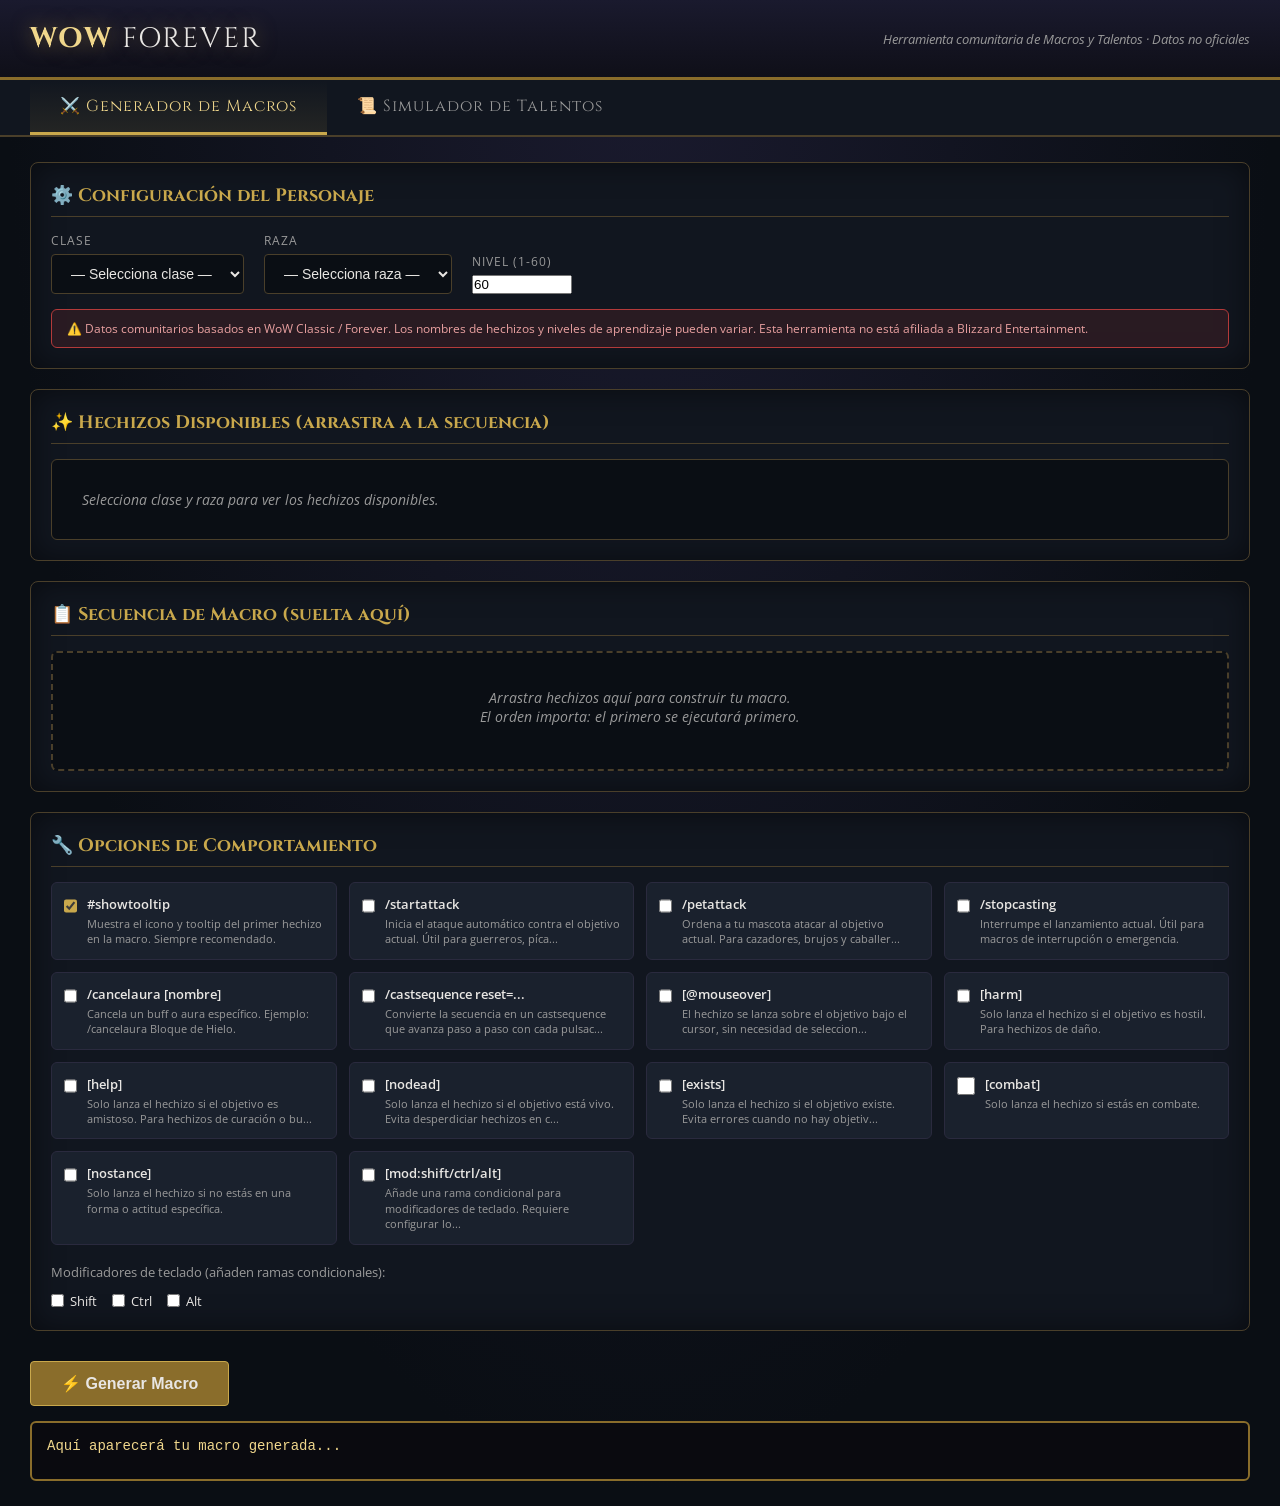
==== index.html @ b63373ba "Refactor SPA+PWA + Wowhead/Forever icon assets catalog" ====
<!DOCTYPE html>
<html lang="es">
<head>
<meta charset="UTF-8">
<meta name="viewport" content="width=device-width, initial-scale=1.0">
<title>WoW Forever - Herramienta de Macros y Talentos</title>
<link rel="stylesheet" href="css/style.css">
<link rel="manifest" href="manifest.json">
<meta name="theme-color" content="#0a0e14">
<link rel="apple-touch-icon" href="icons/icon-192.png">
</head>
<body>
<header>
  <div class="logo">WOW <span>FOREVER</span></div>
  <div class="subtitle">Herramienta comunitaria de Macros y Talentos · Datos no oficiales</div>
</header>

<div class="tabs">
  <button class="tab-btn active" onclick="switchTab('macros')">⚔️ Generador de Macros</button>
  <button class="tab-btn" onclick="switchTab('talents')">📜 Simulador de Talentos</button>
</div>

<!-- ==================== PESTAÑA: GENERADOR DE MACROS ==================== -->
<div id="tab-macros" class="tab-content active">

  <div class="config-panel">
    <h3>⚙️ Configuración del Personaje</h3>
    <div class="config-row">
      <div class="config-group">
        <label>Clase</label>
        <select id="classSelect" onchange="onClassChange()">
          <option value="">— Selecciona clase —</option>
        </select>
      </div>
      <div class="config-group">
        <label>Raza</label>
        <select id="raceSelect" onchange="onRaceChange()">
          <option value="">— Selecciona raza —</option>
        </select>
      </div>
      <div class="config-group">
        <label>Nivel (1-60)</label>
        <input type="number" id="levelInput" min="1" max="60" value="60" onchange="onLevelChange()" style="min-width:100px;">
      </div>
    </div>
    <div class="data-note">
      ⚠️ Datos comunitarios basados en WoW Classic / Forever. Los nombres de hechizos y niveles de aprendizaje pueden variar. 
      Esta herramienta no está afiliada a Blizzard Entertainment.
    </div>
  </div>

  <div class="config-panel">
    <h3>✨ Hechizos Disponibles (arrastra a la secuencia)</h3>
    <div class="spell-pool" id="spellPool">
      <div class="empty-hint">Selecciona clase y raza para ver los hechizos disponibles.</div>
    </div>
  </div>

  <div class="config-panel">
    <h3>📋 Secuencia de Macro (suelta aquí)</h3>
    <div class="sequence-zone" id="sequenceZone" ondragover="onDragOver(event)" ondragleave="onDragLeave(event)" ondrop="onDrop(event)">
      <div class="empty-hint">Arrastra hechizos aquí para construir tu macro.<br>El orden importa: el primero se ejecutará primero.</div>
    </div>
  </div>

  <div class="config-panel">
    <h3>🔧 Opciones de Comportamiento</h3>
    <div class="macro-options" id="macroOptions">
      <!-- Se genera dinámicamente con JS -->
    </div>

    <div style="margin-top:15px;">
      <label style="font-size:13px; color:var(--text-muted);">Modificadores de teclado (añaden ramas condicionales):</label>
      <div class="modifier-row">
        <label><input type="checkbox" id="modShift"> Shift</label>
        <label><input type="checkbox" id="modCtrl"> Ctrl</label>
        <label><input type="checkbox" id="modAlt"> Alt</label>
      </div>
    </div>
  </div>

  <div style="display:flex; gap:15px; align-items:center; flex-wrap:wrap;">
    <button class="copy-btn" onclick="generateMacro()" style="font-size:16px; padding:12px 30px;">⚡ Generar Macro</button>
    <button class="copy-btn" onclick="copyMacro()" id="copyBtn" style="display:none;">📋 Copiar al portapapeles</button>
  </div>

  <div class="macro-output" id="macroOutput">Aquí aparecerá tu macro generada...</div>

</div>

<!-- ==================== PESTAÑA: SIMULADOR DE TALENTOS ==================== -->
<div id="tab-talents" class="tab-content">

  <div class="config-panel">
    <h3>⚙️ Configuración de Talentos</h3>
    <div class="config-row">
      <div class="config-group">
        <label>Clase</label>
        <select id="talentClassSelect" onchange="onTalentClassChange()">
          <option value="">— Selecciona clase —</option>
        </select>
      </div>
      <div class="config-group">
        <label>Nivel (10-60)</label>
        <input type="number" id="talentLevelInput" min="10" max="60" value="60" onchange="onTalentLevelChange()" style="min-width:100px;">
      </div>
    </div>
    <div class="points-remaining" id="pointsRemaining">Puntos disponibles: 51</div>
    <div class="data-note">
      ⚠️ Los árboles de talentos son una representación simplificada basada en datos comunitarios de WoW Forever. 
      No reflejan necesariamente el estado final del servidor. Las descripciones son orientativas.
    </div>
  </div>

  <div class="talent-container">
    <div class="talent-trees" id="talentTrees">
      <div class="empty-hint" style="width:100%;">Selecciona una clase para ver sus talentos.</div>
    </div>
    <div class="talent-info-panel" id="talentInfoPanel">
      <h4>Información del Talento</h4>
      <div class="talent-desc">Pasa el mouse sobre un talento para ver su descripción y lo que aporta.</div>
    </div>
  </div>

</div>

<script src="js/data.js"></script>
<script src="js/macros.js"></script>
<script src="js/talents.js"></script>
<script src="js/app.js"></script>
</body>
</html>
---- css/style.css ----
/* ===== ESTÉTICA GENERAL (basada en worldofwarcraft.blizzard.com) ===== */
@import url('https://fonts.googleapis.com/css2?family=Cinzel:wght@400;600;700&family=Open+Sans:wght@400;600;700&display=swap');

:root {
  --bg-dark: #0a0e14;
  --bg-panel: #11161f;
  --bg-panel-light: #1a212d;
  --gold: #c9a84c;
  --gold-bright: #f0d78c;
  --gold-dark: #8a6d2b;
  --text-primary: #e8e6e3;
  --text-muted: #9a9a9a;
  --border-gold: #4a3f2a;
  --red: #b33a3a;
  --blue: #2a5a8a;
  --green: #2a7a4a;
}

* { box-sizing: border-box; margin: 0; padding: 0; }

body {
  background: var(--bg-dark);
  color: var(--text-primary);
  font-family: 'Open Sans', Arial, sans-serif;
  min-height: 100vh;
  background-image: radial-gradient(ellipse at top, #1a1a2e 0%, #0a0e14 70%);
}

/* Header */
header {
  background: linear-gradient(180deg, #1a1a2e 0%, #0f0f18 100%);
  border-bottom: 3px solid var(--gold-dark);
  padding: 20px 30px;
  display: flex;
  align-items: center;
  gap: 20px;
  box-shadow: 0 4px 20px rgba(0,0,0,0.8);
}

header .logo {
  font-family: 'Cinzel', serif;
  font-size: 28px;
  font-weight: 700;
  color: var(--gold-bright);
  text-shadow: 0 0 20px rgba(201,168,76,0.5);
  letter-spacing: 2px;
}

header .logo span { color: var(--text-primary); font-weight: 400; }

header .subtitle {
  color: var(--text-muted);
  font-size: 13px;
  margin-left: auto;
  font-style: italic;
}

/* Tabs */
.tabs {
  display: flex;
  background: var(--bg-panel);
  border-bottom: 2px solid var(--border-gold);
  padding: 0 30px;
}

.tab-btn {
  background: transparent;
  border: none;
  color: var(--text-muted);
  padding: 15px 30px;
  font-size: 16px;
  font-family: 'Cinzel', serif;
  cursor: pointer;
  border-bottom: 3px solid transparent;
  transition: all 0.3s;
  letter-spacing: 1px;
}

.tab-btn:hover { color: var(--gold-bright); }

.tab-btn.active {
  color: var(--gold-bright);
  border-bottom-color: var(--gold);
  background: linear-gradient(180deg, transparent, rgba(201,168,76,0.1));
}

/* Contenido de pestañas */
.tab-content { display: none; padding: 25px 30px; }
.tab-content.active { display: block; }

/* Panel de configuración */
.config-panel {
  background: var(--bg-panel);
  border: 1px solid var(--border-gold);
  border-radius: 8px;
  padding: 20px;
  margin-bottom: 20px;
  box-shadow: inset 0 0 30px rgba(0,0,0,0.5);
}

.config-panel h3 {
  font-family: 'Cinzel', serif;
  color: var(--gold);
  margin-bottom: 15px;
  font-size: 18px;
  border-bottom: 1px solid var(--border-gold);
  padding-bottom: 8px;
}

.config-row {
  display: flex;
  gap: 20px;
  flex-wrap: wrap;
  align-items: flex-end;
}

.config-group {
  display: flex;
  flex-direction: column;
  gap: 5px;
}

.config-group label {
  font-size: 12px;
  color: var(--text-muted);
  text-transform: uppercase;
  letter-spacing: 1px;
}

select, input[type="text"] {
  background: var(--bg-dark);
  border: 1px solid var(--border-gold);
  color: var(--text-primary);
  padding: 10px 15px;
  border-radius: 4px;
  font-size: 14px;
  min-width: 180px;
  cursor: pointer;
}

select:focus, input:focus {
  outline: none;
  border-color: var(--gold);
  box-shadow: 0 0 10px rgba(201,168,76,0.3);
}

/* Zona de hechizos disponibles */
.spell-pool {
  background: var(--bg-dark);
  border: 1px solid var(--border-gold);
  border-radius: 6px;
  min-height: 80px;
  max-height: 200px;
  overflow-y: auto;
  padding: 10px;
  display: flex;
  flex-wrap: wrap;
  gap: 8px;
  margin-top: 10px;
}

.spell-item {
  display: flex;
  align-items: center;
  gap: 8px;
  background: var(--bg-panel-light);
  border: 1px solid var(--border-gold);
  border-radius: 4px;
  padding: 6px 12px;
  cursor: grab;
  transition: all 0.2s;
  font-size: 13px;
  user-select: none;
}

.spell-item:hover {
  border-color: var(--gold);
  background: #2a2a3e;
  transform: translateY(-1px);
}

.spell-item:active { cursor: grabbing; }

.spell-item img {
  width: 24px;
  height: 24px;
  border-radius: 3px;
  border: 1px solid #333;
}

.spell-item.disabled {
  opacity: 0.35;
  cursor: not-allowed;
  pointer-events: none;
}

/* Zona de secuencia (drop zone) */
.sequence-zone {
  background: var(--bg-dark);
  border: 2px dashed var(--border-gold);
  border-radius: 6px;
  min-height: 120px;
  padding: 15px;
  display: flex;
  flex-direction: column;
  gap: 8px;
  margin-top: 10px;
  transition: border-color 0.3s;
}

.sequence-zone.drag-over {
  border-color: var(--gold);
  background: rgba(201,168,76,0.05);
}

.sequence-slot {
  display: flex;
  align-items: center;
  gap: 10px;
  background: var(--bg-panel-light);
  border: 1px solid var(--gold-dark);
  border-radius: 4px;
  padding: 8px 12px;
  cursor: grab;
}

.sequence-slot img { width: 28px; height: 28px; border-radius: 3px; }

.sequence-slot .slot-index {
  color: var(--gold);
  font-weight: 700;
  font-size: 14px;
  min-width: 20px;
}

.sequence-slot .remove-btn {
  margin-left: auto;
  background: var(--red);
  border: none;
  color: white;
  border-radius: 3px;
  padding: 3px 8px;
  cursor: pointer;
  font-size: 12px;
}

.sequence-slot .remove-btn:hover { background: #d44; }

.empty-hint {
  color: var(--text-muted);
  font-style: italic;
  text-align: center;
  padding: 20px;
  font-size: 14px;
}

/* Opciones de macro */
.macro-options {
  display: grid;
  grid-template-columns: repeat(auto-fill, minmax(280px, 1fr));
  gap: 12px;
  margin-top: 15px;
}

.option-item {
  display: flex;
  align-items: flex-start;
  gap: 10px;
  background: var(--bg-panel-light);
  border: 1px solid #2a2a3e;
  border-radius: 6px;
  padding: 12px;
  cursor: help;
  position: relative;
  transition: border-color 0.2s;
}

.option-item:hover { border-color: var(--gold-dark); }

.option-item input[type="checkbox"] {
  accent-color: var(--gold);
  width: 18px;
  height: 18px;
  margin-top: 2px;
  cursor: pointer;
}

.option-item .option-label {
  font-size: 13px;
  font-weight: 600;
  color: var(--text-primary);
}

.option-item .option-desc {
  font-size: 11px;
  color: var(--text-muted);
  margin-top: 3px;
  line-height: 1.4;
}

/* Tooltip personalizado */
.option-item[data-tooltip]:hover::after {
  content: attr(data-tooltip);
  position: absolute;
  bottom: 100%;
  left: 0;
  background: #1a1a2e;
  border: 1px solid var(--gold);
  color: var(--text-primary);
  padding: 10px 14px;
  border-radius: 6px;
  font-size: 12px;
  line-height: 1.5;
  width: 280px;
  z-index: 100;
  box-shadow: 0 4px 20px rgba(0,0,0,0.9);
  margin-bottom: 5px;
  pointer-events: none;
}

/* Selector de modificadores */
.modifier-row {
  display: flex;
  gap: 15px;
  flex-wrap: wrap;
  margin-top: 10px;
}

.modifier-row label {
  display: flex;
  align-items: center;
  gap: 6px;
  font-size: 13px;
  cursor: pointer;
  color: var(--text-primary);
}

.modifier-row input[type="checkbox"] { accent-color: var(--gold); }

/* Área de resultado */
.macro-output {
  background: #0a0a0f;
  border: 2px solid var(--gold-dark);
  border-radius: 6px;
  padding: 15px;
  margin-top: 15px;
  font-family: 'Courier New', monospace;
  font-size: 14px;
  color: var(--gold-bright);
  white-space: pre-wrap;
  word-break: break-all;
  min-height: 60px;
  position: relative;
}

.copy-btn {
  background: var(--gold-dark);
  border: 1px solid var(--gold);
  color: var(--text-primary);
  padding: 8px 20px;
  border-radius: 4px;
  cursor: pointer;
  font-size: 13px;
  font-weight: 600;
  transition: all 0.2s;
  margin-top: 10px;
}

.copy-btn:hover { background: var(--gold); color: #000; }

/* Nota de datos */
.data-note {
  background: rgba(179,58,58,0.15);
  border: 1px solid var(--red);
  border-radius: 6px;
  padding: 10px 15px;
  font-size: 12px;
  color: #e8a0a0;
  margin-top: 15px;
}

/* ===== SIMULADOR DE TALENTOS ===== */
.talent-container {
  display: flex;
  gap: 20px;
  flex-wrap: wrap;
}

.talent-trees {
  display: flex;
  gap: 15px;
  flex: 1;
  min-width: 600px;
}

.talent-tree {
  flex: 1;
  background: var(--bg-panel);
  border: 1px solid var(--border-gold);
  border-radius: 8px;
  padding: 15px;
}

.talent-tree h4 {
  font-family: 'Cinzel', serif;
  color: var(--gold);
  text-align: center;
  margin-bottom: 12px;
  font-size: 15px;
  border-bottom: 1px solid var(--border-gold);
  padding-bottom: 8px;
}

.talent-row {
  display: flex;
  justify-content: center;
  gap: 8px;
  margin-bottom: 10px;
  position: relative;
}

.talent-node {
  width: 44px;
  height: 44px;
  border-radius: 50%;
  border: 2px solid #333;
  background: var(--bg-dark);
  cursor: pointer;
  position: relative;
  display: flex;
  align-items: center;
  justify-content: center;
  font-size: 11px;
  font-weight: 700;
  color: var(--text-muted);
  transition: all 0.2s;
  overflow: hidden;
}

.talent-node:hover { border-color: var(--gold); transform: scale(1.1); }

.talent-node.rank-1 { border-color: #5a5a2a; background: #2a2a1a; color: var(--gold-bright); }
.talent-node.rank-2 { border-color: var(--gold); background: #3a3a1a; color: var(--gold-bright); box-shadow: 0 0 10px rgba(201,168,76,0.3); }
.talent-node.rank-3 { border-color: var(--gold-bright); background: #4a4a1a; color: #fff; box-shadow: 0 0 15px rgba(240,215,140,0.5); }
.talent-node.locked { opacity: 0.4; cursor: not-allowed; }

.talent-node .rank-badge {
  position: absolute;
  bottom: -2px;
  right: -2px;
  background: var(--gold-dark);
  color: #fff;
  font-size: 9px;
  padding: 1px 4px;
  border-radius: 6px;
  min-width: 16px;
  text-align: center;
}

.talent-info-panel {
  background: var(--bg-panel);
  border: 1px solid var(--border-gold);
  border-radius: 8px;
  padding: 20px;
  min-width: 280px;
  max-width: 350px;
  box-shadow: inset 0 0 30px rgba(0,0,0,0.5);
}

.talent-info-panel h4 {
  font-family: 'Cinzel', serif;
  color: var(--gold-bright);
  margin-bottom: 10px;
  font-size: 18px;
}

.talent-info-panel .talent-desc {
  font-size: 13px;
  line-height: 1.6;
  color: var(--text-primary);
  margin-bottom: 15px;
}

.talent-info-panel .talent-benefit {
  background: rgba(42,122,74,0.15);
  border-left: 3px solid var(--green);
  padding: 10px;
  font-size: 12px;
  line-height: 1.5;
  color: #a0e8a0;
  border-radius: 0 4px 4px 0;
  margin-bottom: 10px;
}

.points-remaining {
  font-family: 'Cinzel', serif;
  font-size: 20px;
  color: var(--gold-bright);
  text-align: center;
  padding: 10px;
  background: var(--bg-dark);
  border: 1px solid var(--border-gold);
  border-radius: 6px;
  margin-bottom: 15px;
}

/* Scrollbar personalizada */
::-webkit-scrollbar { width: 8px; }
::-webkit-scrollbar-track { background: var(--bg-dark); }
::-webkit-scrollbar-thumb { background: var(--gold-dark); border-radius: 4px; }
::-webkit-scrollbar-thumb:hover { background: var(--gold); }

/* Responsive */
@media (max-width: 900px) {
  .talent-trees { flex-direction: column; min-width: auto; }
  .config-row { flex-direction: column; align-items: stretch; }
  select, input[type="text"] { width: 100%; }
}
</style>
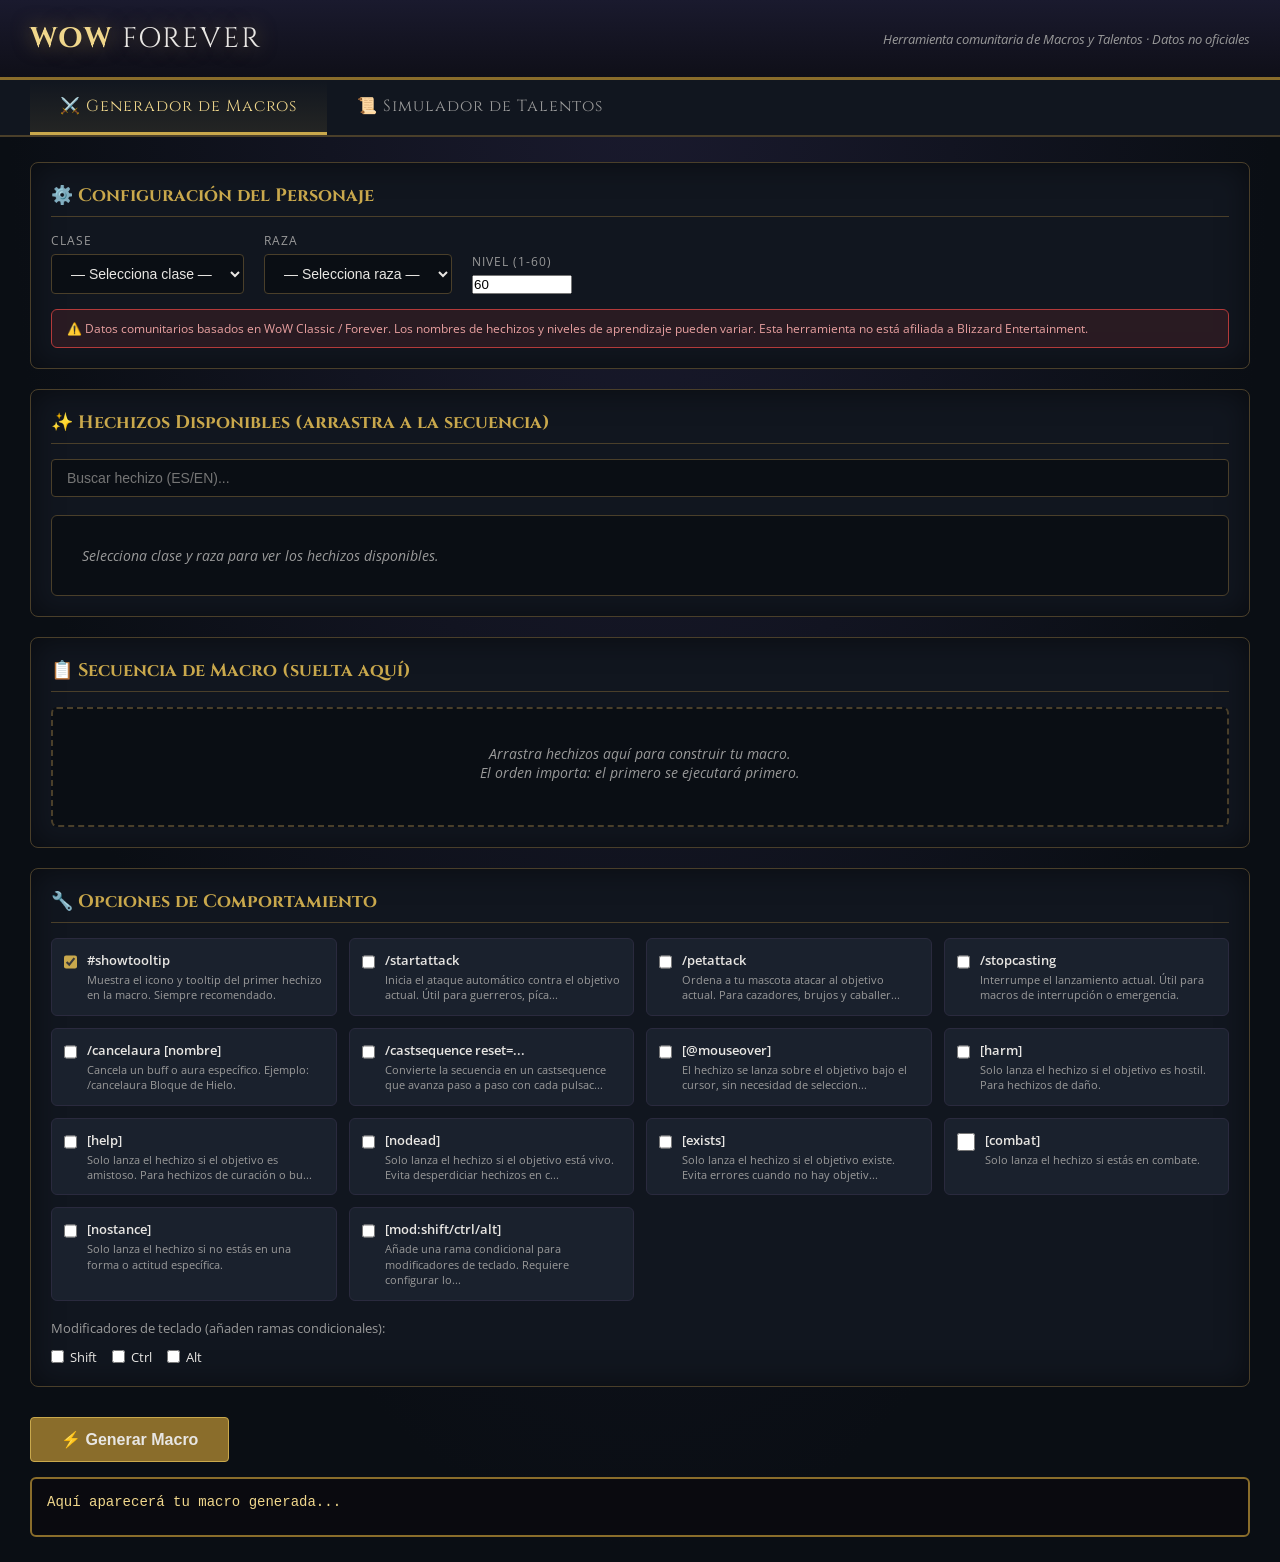
==== commit 76d2c240: "Fix macros (modifiers/validation/search), add 9-class talents, Skyborne racials, PWA icons" ====
--- a/index.html
+++ b/index.html
@@ -51,6 +51,7 @@
 
   <div class="config-panel">
     <h3>✨ Hechizos Disponibles (arrastra a la secuencia)</h3>
+    <input type="text" id="spellSearch" placeholder="Buscar hechizo (ES/EN)..." oninput="filterSpellPool()" style="width:100%;margin-bottom:8px;">
     <div class="spell-pool" id="spellPool">
       <div class="empty-hint">Selecciona clase y raza para ver los hechizos disponibles.</div>
     </div>
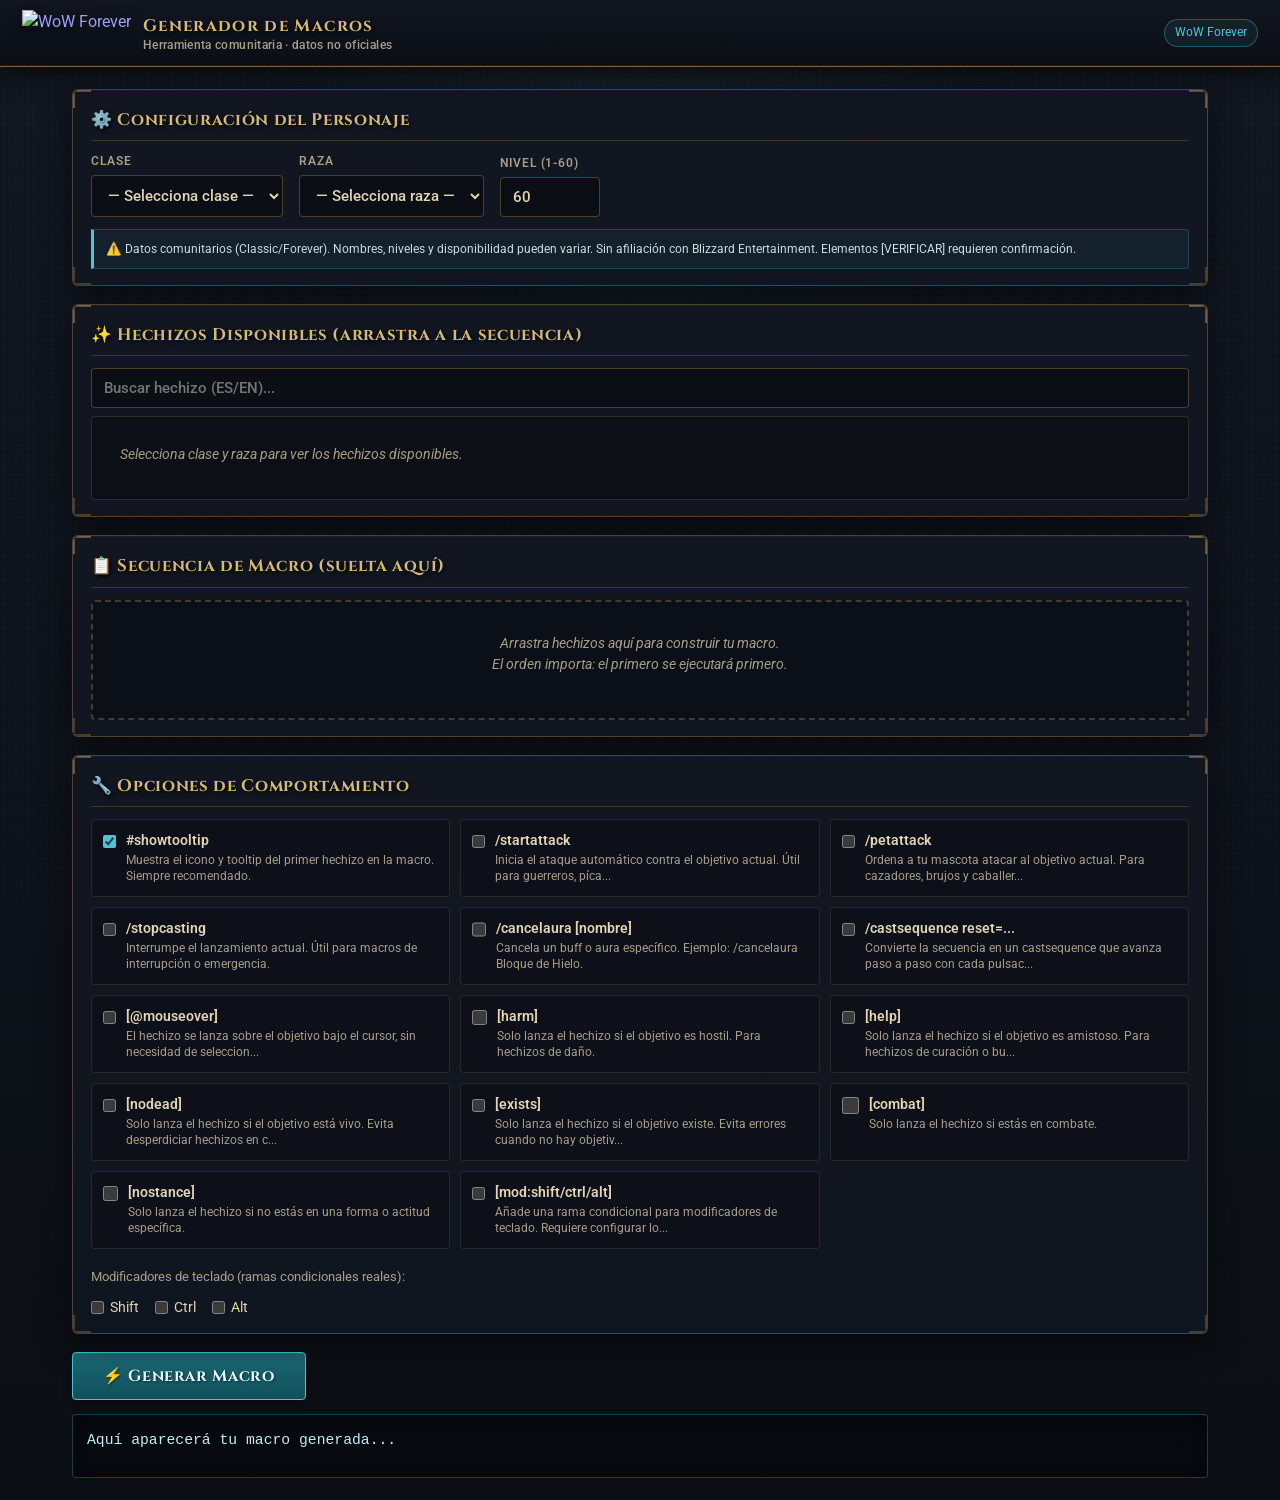
==== commit b0d384a1: "Apply Forever redesign (logo topbar, hide talents, full theme)" ====
--- a/index.html
+++ b/index.html
@@ -3,75 +3,54 @@
 <head>
 <meta charset="UTF-8">
 <meta name="viewport" content="width=device-width, initial-scale=1.0">
-<title>WoW Forever - Herramienta de Macros y Talentos</title>
+<title>WoW Forever — Generador de Macros</title>
 <link rel="stylesheet" href="css/style.css">
 <link rel="manifest" href="manifest.json">
-<meta name="theme-color" content="#0a0e14">
+<meta name="theme-color" content="#121721">
 <link rel="apple-touch-icon" href="icons/icon-192.png">
 </head>
 <body>
-<header>
-  <div class="logo">WOW <span>FOREVER</span></div>
-  <div class="subtitle">Herramienta comunitaria de Macros y Talentos · Datos no oficiales</div>
+<header class="topbar">
+  <a class="brand" href="#macros" aria-label="WoW Forever">
+    <img src="assets/logo.png" alt="WoW Forever" height="46">
+    <span class="brand-text">Generador de Macros<span class="brand-sub">Herramienta comunitaria · datos no oficiales</span></span>
+  </a>
+  <div class="spacer"></div>
+  <span class="tag">WoW Forever</span>
 </header>
 
-<div class="tabs">
-  <button class="tab-btn active" onclick="switchTab('macros')">⚔️ Generador de Macros</button>
-  <button class="tab-btn" onclick="switchTab('talents')">📜 Simulador de Talentos</button>
+<!-- Pestaña de talentos oculta: foco en generador de macros -->
+<div class="tabs" aria-hidden="true">
+  <button class="tab-btn active" onclick="switchTab('macros', event)">⚔️ Generador de Macros</button>
+  <button class="tab-btn" onclick="switchTab('talents', event)" style="display:none">📜 Simulador de Talentos</button>
 </div>
 
-<!-- ==================== PESTAÑA: GENERADOR DE MACROS ==================== -->
 <div id="tab-macros" class="tab-content active">
-
   <div class="config-panel">
     <h3>⚙️ Configuración del Personaje</h3>
     <div class="config-row">
-      <div class="config-group">
-        <label>Clase</label>
-        <select id="classSelect" onchange="onClassChange()">
-          <option value="">— Selecciona clase —</option>
-        </select>
-      </div>
-      <div class="config-group">
-        <label>Raza</label>
-        <select id="raceSelect" onchange="onRaceChange()">
-          <option value="">— Selecciona raza —</option>
-        </select>
-      </div>
-      <div class="config-group">
-        <label>Nivel (1-60)</label>
-        <input type="number" id="levelInput" min="1" max="60" value="60" onchange="onLevelChange()" style="min-width:100px;">
-      </div>
+      <div class="config-group"><label>Clase</label><select id="classSelect" onchange="onClassChange()"><option value="">— Selecciona clase —</option></select></div>
+      <div class="config-group"><label>Raza</label><select id="raceSelect" onchange="onRaceChange()"><option value="">— Selecciona raza —</option></select></div>
+      <div class="config-group"><label>Nivel (1-60)</label><input type="number" id="levelInput" min="1" max="60" value="60" onchange="onLevelChange()" style="min-width:100px;"></div>
     </div>
-    <div class="data-note">
-      ⚠️ Datos comunitarios basados en WoW Classic / Forever. Los nombres de hechizos y niveles de aprendizaje pueden variar. 
-      Esta herramienta no está afiliada a Blizzard Entertainment.
-    </div>
+    <div class="data-note">⚠️ Datos comunitarios (Classic/Forever). Nombres, niveles y disponibilidad pueden variar. Sin afiliación con Blizzard Entertainment. Elementos [VERIFICAR] requieren confirmación.</div>
   </div>
-
   <div class="config-panel">
     <h3>✨ Hechizos Disponibles (arrastra a la secuencia)</h3>
     <input type="text" id="spellSearch" placeholder="Buscar hechizo (ES/EN)..." oninput="filterSpellPool()" style="width:100%;margin-bottom:8px;">
-    <div class="spell-pool" id="spellPool">
-      <div class="empty-hint">Selecciona clase y raza para ver los hechizos disponibles.</div>
-    </div>
+    <div class="spell-pool" id="spellPool"><div class="empty-hint">Selecciona clase y raza para ver los hechizos disponibles.</div></div>
   </div>
-
   <div class="config-panel">
     <h3>📋 Secuencia de Macro (suelta aquí)</h3>
     <div class="sequence-zone" id="sequenceZone" ondragover="onDragOver(event)" ondragleave="onDragLeave(event)" ondrop="onDrop(event)">
       <div class="empty-hint">Arrastra hechizos aquí para construir tu macro.<br>El orden importa: el primero se ejecutará primero.</div>
     </div>
   </div>
-
   <div class="config-panel">
     <h3>🔧 Opciones de Comportamiento</h3>
-    <div class="macro-options" id="macroOptions">
-      <!-- Se genera dinámicamente con JS -->
-    </div>
-
+    <div class="macro-options" id="macroOptions"></div>
     <div style="margin-top:15px;">
-      <label style="font-size:13px; color:var(--text-muted);">Modificadores de teclado (añaden ramas condicionales):</label>
+      <label style="font-size:13px; color:var(--muted);">Modificadores de teclado (ramas condicionales reales):</label>
       <div class="modifier-row">
         <label><input type="checkbox" id="modShift"> Shift</label>
         <label><input type="checkbox" id="modCtrl"> Ctrl</label>
@@ -79,50 +58,23 @@
       </div>
     </div>
   </div>
-
   <div style="display:flex; gap:15px; align-items:center; flex-wrap:wrap;">
-    <button class="copy-btn" onclick="generateMacro()" style="font-size:16px; padding:12px 30px;">⚡ Generar Macro</button>
+    <button class="copy-btn cta-primary" onclick="generateMacro()" style="font-size:16px; padding:12px 30px;">⚡ Generar Macro</button>
     <button class="copy-btn" onclick="copyMacro()" id="copyBtn" style="display:none;">📋 Copiar al portapapeles</button>
   </div>
-
   <div class="macro-output" id="macroOutput">Aquí aparecerá tu macro generada...</div>
-
 </div>
 
-<!-- ==================== PESTAÑA: SIMULADOR DE TALENTOS ==================== -->
-<div id="tab-talents" class="tab-content">
-
-  <div class="config-panel">
-    <h3>⚙️ Configuración de Talentos</h3>
+<!-- Talentos ocultos (conservado; no visible en UI) -->
+<div id="tab-talents" class="tab-content" aria-hidden="true">
+  <div class="config-panel"><h3>⚙️ Configuración de Talentos</h3>
     <div class="config-row">
-      <div class="config-group">
-        <label>Clase</label>
-        <select id="talentClassSelect" onchange="onTalentClassChange()">
-          <option value="">— Selecciona clase —</option>
-        </select>
-      </div>
-      <div class="config-group">
-        <label>Nivel (10-60)</label>
-        <input type="number" id="talentLevelInput" min="10" max="60" value="60" onchange="onTalentLevelChange()" style="min-width:100px;">
-      </div>
+      <div class="config-group"><label>Clase</label><select id="talentClassSelect" onchange="onTalentClassChange()"><option value="">— Selecciona clase —</option></select></div>
+      <div class="config-group"><label>Nivel (10-60)</label><input type="number" id="talentLevelInput" min="10" max="60" value="60" onchange="onTalentLevelChange()" style="min-width:100px;"></div>
     </div>
     <div class="points-remaining" id="pointsRemaining">Puntos disponibles: 51</div>
-    <div class="data-note">
-      ⚠️ Los árboles de talentos son una representación simplificada basada en datos comunitarios de WoW Forever. 
-      No reflejan necesariamente el estado final del servidor. Las descripciones son orientativas.
-    </div>
   </div>
-
-  <div class="talent-container">
-    <div class="talent-trees" id="talentTrees">
-      <div class="empty-hint" style="width:100%;">Selecciona una clase para ver sus talentos.</div>
-    </div>
-    <div class="talent-info-panel" id="talentInfoPanel">
-      <h4>Información del Talento</h4>
-      <div class="talent-desc">Pasa el mouse sobre un talento para ver su descripción y lo que aporta.</div>
-    </div>
-  </div>
-
+  <div class="talent-container"><div class="talent-trees" id="talentTrees"></div><div class="talent-info-panel" id="talentInfoPanel"><h4>Información del Talento</h4><div class="talent-desc">Selecciona un talento.</div></div></div>
 </div>
 
 <script src="js/data.js"></script>
--- a/css/style.css
+++ b/css/style.css
@@ -1,519 +1,88 @@
-/* ===== ESTÉTICA GENERAL (basada en worldofwarcraft.blizzard.com) ===== */
-@import url('https://fonts.googleapis.com/css2?family=Cinzel:wght@400;600;700&family=Open+Sans:wght@400;600;700&display=swap');
-
-:root {
-  --bg-dark: #0a0e14;
-  --bg-panel: #11161f;
-  --bg-panel-light: #1a212d;
-  --gold: #c9a84c;
-  --gold-bright: #f0d78c;
-  --gold-dark: #8a6d2b;
-  --text-primary: #e8e6e3;
-  --text-muted: #9a9a9a;
-  --border-gold: #4a3f2a;
-  --red: #b33a3a;
-  --blue: #2a5a8a;
-  --green: #2a7a4a;
+/* WoW: Forever — dark fantasy (stone/leather, oro viejo/bronce, acento cian Skyborn) */
+@import url('https://fonts.googleapis.com/css2?family=Cinzel:wght@400;600;700&family=Roboto:wght@400;500;700&display=swap');
+:root{
+  --bg-0:#0B0E14;--bg-1:#121721;--bg-2:#171d29;--panel:rgba(18,23,33,.92);--panel-solid:#141a24;
+  --text:#E2D6B5;--muted:#a89f88;--gold:#b08d57;--gold-light:#d4b978;--gold-dark:#6b5532;--bronze:#8a6a3a;
+  --cyan:#49c7d8;--cyan-glow:rgba(73,199,216,.35);--border:rgba(176,141,87,.38);--border-strong:rgba(176,141,87,.62);
+  --danger:#a63d3d;--ok:#3f8f63;--shadow:0 10px 30px rgba(0,0,0,.55);--radius:6px;--transition:300ms ease;
 }
-
-* { box-sizing: border-box; margin: 0; padding: 0; }
-
-body {
-  background: var(--bg-dark);
-  color: var(--text-primary);
-  font-family: 'Open Sans', Arial, sans-serif;
-  min-height: 100vh;
-  background-image: radial-gradient(ellipse at top, #1a1a2e 0%, #0a0e14 70%);
-}
-
-/* Header */
-header {
-  background: linear-gradient(180deg, #1a1a2e 0%, #0f0f18 100%);
-  border-bottom: 3px solid var(--gold-dark);
-  padding: 20px 30px;
-  display: flex;
-  align-items: center;
-  gap: 20px;
-  box-shadow: 0 4px 20px rgba(0,0,0,0.8);
-}
-
-header .logo {
-  font-family: 'Cinzel', serif;
-  font-size: 28px;
-  font-weight: 700;
-  color: var(--gold-bright);
-  text-shadow: 0 0 20px rgba(201,168,76,0.5);
-  letter-spacing: 2px;
-}
-
-header .logo span { color: var(--text-primary); font-weight: 400; }
-
-header .subtitle {
-  color: var(--text-muted);
-  font-size: 13px;
-  margin-left: auto;
-  font-style: italic;
-}
-
-/* Tabs */
-.tabs {
-  display: flex;
-  background: var(--bg-panel);
-  border-bottom: 2px solid var(--border-gold);
-  padding: 0 30px;
-}
-
-.tab-btn {
-  background: transparent;
-  border: none;
-  color: var(--text-muted);
-  padding: 15px 30px;
-  font-size: 16px;
-  font-family: 'Cinzel', serif;
-  cursor: pointer;
-  border-bottom: 3px solid transparent;
-  transition: all 0.3s;
-  letter-spacing: 1px;
-}
-
-.tab-btn:hover { color: var(--gold-bright); }
-
-.tab-btn.active {
-  color: var(--gold-bright);
-  border-bottom-color: var(--gold);
-  background: linear-gradient(180deg, transparent, rgba(201,168,76,0.1));
-}
-
-/* Contenido de pestañas */
-.tab-content { display: none; padding: 25px 30px; }
-.tab-content.active { display: block; }
-
-/* Panel de configuración */
-.config-panel {
-  background: var(--bg-panel);
-  border: 1px solid var(--border-gold);
-  border-radius: 8px;
-  padding: 20px;
-  margin-bottom: 20px;
-  box-shadow: inset 0 0 30px rgba(0,0,0,0.5);
-}
-
-.config-panel h3 {
-  font-family: 'Cinzel', serif;
-  color: var(--gold);
-  margin-bottom: 15px;
-  font-size: 18px;
-  border-bottom: 1px solid var(--border-gold);
-  padding-bottom: 8px;
-}
-
-.config-row {
-  display: flex;
-  gap: 20px;
-  flex-wrap: wrap;
-  align-items: flex-end;
-}
-
-.config-group {
-  display: flex;
-  flex-direction: column;
-  gap: 5px;
-}
-
-.config-group label {
-  font-size: 12px;
-  color: var(--text-muted);
-  text-transform: uppercase;
-  letter-spacing: 1px;
-}
-
-select, input[type="text"] {
-  background: var(--bg-dark);
-  border: 1px solid var(--border-gold);
-  color: var(--text-primary);
-  padding: 10px 15px;
-  border-radius: 4px;
-  font-size: 14px;
-  min-width: 180px;
-  cursor: pointer;
-}
-
-select:focus, input:focus {
-  outline: none;
-  border-color: var(--gold);
-  box-shadow: 0 0 10px rgba(201,168,76,0.3);
-}
-
-/* Zona de hechizos disponibles */
-.spell-pool {
-  background: var(--bg-dark);
-  border: 1px solid var(--border-gold);
-  border-radius: 6px;
-  min-height: 80px;
-  max-height: 200px;
-  overflow-y: auto;
-  padding: 10px;
-  display: flex;
-  flex-wrap: wrap;
-  gap: 8px;
-  margin-top: 10px;
-}
-
-.spell-item {
-  display: flex;
-  align-items: center;
-  gap: 8px;
-  background: var(--bg-panel-light);
-  border: 1px solid var(--border-gold);
-  border-radius: 4px;
-  padding: 6px 12px;
-  cursor: grab;
-  transition: all 0.2s;
-  font-size: 13px;
-  user-select: none;
-}
-
-.spell-item:hover {
-  border-color: var(--gold);
-  background: #2a2a3e;
-  transform: translateY(-1px);
-}
-
-.spell-item:active { cursor: grabbing; }
-
-.spell-item img {
-  width: 24px;
-  height: 24px;
-  border-radius: 3px;
-  border: 1px solid #333;
-}
-
-.spell-item.disabled {
-  opacity: 0.35;
-  cursor: not-allowed;
-  pointer-events: none;
-}
-
-/* Zona de secuencia (drop zone) */
-.sequence-zone {
-  background: var(--bg-dark);
-  border: 2px dashed var(--border-gold);
-  border-radius: 6px;
-  min-height: 120px;
-  padding: 15px;
-  display: flex;
-  flex-direction: column;
-  gap: 8px;
-  margin-top: 10px;
-  transition: border-color 0.3s;
-}
-
-.sequence-zone.drag-over {
-  border-color: var(--gold);
-  background: rgba(201,168,76,0.05);
-}
-
-.sequence-slot {
-  display: flex;
-  align-items: center;
-  gap: 10px;
-  background: var(--bg-panel-light);
-  border: 1px solid var(--gold-dark);
-  border-radius: 4px;
-  padding: 8px 12px;
-  cursor: grab;
-}
-
-.sequence-slot img { width: 28px; height: 28px; border-radius: 3px; }
-
-.sequence-slot .slot-index {
-  color: var(--gold);
-  font-weight: 700;
-  font-size: 14px;
-  min-width: 20px;
-}
-
-.sequence-slot .remove-btn {
-  margin-left: auto;
-  background: var(--red);
-  border: none;
-  color: white;
-  border-radius: 3px;
-  padding: 3px 8px;
-  cursor: pointer;
-  font-size: 12px;
-}
-
-.sequence-slot .remove-btn:hover { background: #d44; }
-
-.empty-hint {
-  color: var(--text-muted);
-  font-style: italic;
-  text-align: center;
-  padding: 20px;
-  font-size: 14px;
-}
-
-/* Opciones de macro */
-.macro-options {
-  display: grid;
-  grid-template-columns: repeat(auto-fill, minmax(280px, 1fr));
-  gap: 12px;
-  margin-top: 15px;
-}
-
-.option-item {
-  display: flex;
-  align-items: flex-start;
-  gap: 10px;
-  background: var(--bg-panel-light);
-  border: 1px solid #2a2a3e;
-  border-radius: 6px;
-  padding: 12px;
-  cursor: help;
-  position: relative;
-  transition: border-color 0.2s;
-}
-
-.option-item:hover { border-color: var(--gold-dark); }
-
-.option-item input[type="checkbox"] {
-  accent-color: var(--gold);
-  width: 18px;
-  height: 18px;
-  margin-top: 2px;
-  cursor: pointer;
-}
-
-.option-item .option-label {
-  font-size: 13px;
-  font-weight: 600;
-  color: var(--text-primary);
-}
-
-.option-item .option-desc {
-  font-size: 11px;
-  color: var(--text-muted);
-  margin-top: 3px;
-  line-height: 1.4;
-}
-
-/* Tooltip personalizado */
-.option-item[data-tooltip]:hover::after {
-  content: attr(data-tooltip);
-  position: absolute;
-  bottom: 100%;
-  left: 0;
-  background: #1a1a2e;
-  border: 1px solid var(--gold);
-  color: var(--text-primary);
-  padding: 10px 14px;
-  border-radius: 6px;
-  font-size: 12px;
-  line-height: 1.5;
-  width: 280px;
-  z-index: 100;
-  box-shadow: 0 4px 20px rgba(0,0,0,0.9);
-  margin-bottom: 5px;
-  pointer-events: none;
-}
-
-/* Selector de modificadores */
-.modifier-row {
-  display: flex;
-  gap: 15px;
-  flex-wrap: wrap;
-  margin-top: 10px;
-}
-
-.modifier-row label {
-  display: flex;
-  align-items: center;
-  gap: 6px;
-  font-size: 13px;
-  cursor: pointer;
-  color: var(--text-primary);
-}
-
-.modifier-row input[type="checkbox"] { accent-color: var(--gold); }
-
-/* Área de resultado */
-.macro-output {
-  background: #0a0a0f;
-  border: 2px solid var(--gold-dark);
-  border-radius: 6px;
-  padding: 15px;
-  margin-top: 15px;
-  font-family: 'Courier New', monospace;
-  font-size: 14px;
-  color: var(--gold-bright);
-  white-space: pre-wrap;
-  word-break: break-all;
-  min-height: 60px;
-  position: relative;
-}
-
-.copy-btn {
-  background: var(--gold-dark);
-  border: 1px solid var(--gold);
-  color: var(--text-primary);
-  padding: 8px 20px;
-  border-radius: 4px;
-  cursor: pointer;
-  font-size: 13px;
-  font-weight: 600;
-  transition: all 0.2s;
-  margin-top: 10px;
-}
-
-.copy-btn:hover { background: var(--gold); color: #000; }
-
-/* Nota de datos */
-.data-note {
-  background: rgba(179,58,58,0.15);
-  border: 1px solid var(--red);
-  border-radius: 6px;
-  padding: 10px 15px;
-  font-size: 12px;
-  color: #e8a0a0;
-  margin-top: 15px;
-}
-
-/* ===== SIMULADOR DE TALENTOS ===== */
-.talent-container {
-  display: flex;
-  gap: 20px;
-  flex-wrap: wrap;
-}
-
-.talent-trees {
-  display: flex;
-  gap: 15px;
-  flex: 1;
-  min-width: 600px;
-}
-
-.talent-tree {
-  flex: 1;
-  background: var(--bg-panel);
-  border: 1px solid var(--border-gold);
-  border-radius: 8px;
-  padding: 15px;
-}
-
-.talent-tree h4 {
-  font-family: 'Cinzel', serif;
-  color: var(--gold);
-  text-align: center;
-  margin-bottom: 12px;
-  font-size: 15px;
-  border-bottom: 1px solid var(--border-gold);
-  padding-bottom: 8px;
-}
-
-.talent-row {
-  display: flex;
-  justify-content: center;
-  gap: 8px;
-  margin-bottom: 10px;
-  position: relative;
-}
-
-.talent-node {
-  width: 44px;
-  height: 44px;
-  border-radius: 50%;
-  border: 2px solid #333;
-  background: var(--bg-dark);
-  cursor: pointer;
-  position: relative;
-  display: flex;
-  align-items: center;
-  justify-content: center;
-  font-size: 11px;
-  font-weight: 700;
-  color: var(--text-muted);
-  transition: all 0.2s;
-  overflow: hidden;
-}
-
-.talent-node:hover { border-color: var(--gold); transform: scale(1.1); }
-
-.talent-node.rank-1 { border-color: #5a5a2a; background: #2a2a1a; color: var(--gold-bright); }
-.talent-node.rank-2 { border-color: var(--gold); background: #3a3a1a; color: var(--gold-bright); box-shadow: 0 0 10px rgba(201,168,76,0.3); }
-.talent-node.rank-3 { border-color: var(--gold-bright); background: #4a4a1a; color: #fff; box-shadow: 0 0 15px rgba(240,215,140,0.5); }
-.talent-node.locked { opacity: 0.4; cursor: not-allowed; }
-
-.talent-node .rank-badge {
-  position: absolute;
-  bottom: -2px;
-  right: -2px;
-  background: var(--gold-dark);
-  color: #fff;
-  font-size: 9px;
-  padding: 1px 4px;
-  border-radius: 6px;
-  min-width: 16px;
-  text-align: center;
-}
-
-.talent-info-panel {
-  background: var(--bg-panel);
-  border: 1px solid var(--border-gold);
-  border-radius: 8px;
-  padding: 20px;
-  min-width: 280px;
-  max-width: 350px;
-  box-shadow: inset 0 0 30px rgba(0,0,0,0.5);
-}
-
-.talent-info-panel h4 {
-  font-family: 'Cinzel', serif;
-  color: var(--gold-bright);
-  margin-bottom: 10px;
-  font-size: 18px;
-}
-
-.talent-info-panel .talent-desc {
-  font-size: 13px;
-  line-height: 1.6;
-  color: var(--text-primary);
-  margin-bottom: 15px;
-}
-
-.talent-info-panel .talent-benefit {
-  background: rgba(42,122,74,0.15);
-  border-left: 3px solid var(--green);
-  padding: 10px;
-  font-size: 12px;
-  line-height: 1.5;
-  color: #a0e8a0;
-  border-radius: 0 4px 4px 0;
-  margin-bottom: 10px;
-}
-
-.points-remaining {
-  font-family: 'Cinzel', serif;
-  font-size: 20px;
-  color: var(--gold-bright);
-  text-align: center;
-  padding: 10px;
-  background: var(--bg-dark);
-  border: 1px solid var(--border-gold);
-  border-radius: 6px;
-  margin-bottom: 15px;
-}
-
-/* Scrollbar personalizada */
-::-webkit-scrollbar { width: 8px; }
-::-webkit-scrollbar-track { background: var(--bg-dark); }
-::-webkit-scrollbar-thumb { background: var(--gold-dark); border-radius: 4px; }
-::-webkit-scrollbar-thumb:hover { background: var(--gold); }
-
-/* Responsive */
-@media (max-width: 900px) {
-  .talent-trees { flex-direction: column; min-width: auto; }
-  .config-row { flex-direction: column; align-items: stretch; }
-  select, input[type="text"] { width: 100%; }
-}
-</style>
+*{box-sizing:border-box;margin:0;padding:0}
+html{color-scheme:dark}
+body{font-family:'Roboto','Helvetica Neue',Arial,sans-serif;color:var(--text);background:linear-gradient(180deg,var(--bg-1),var(--bg-0));min-height:100vh;line-height:1.45}
+body::before{content:"";position:fixed;inset:0;pointer-events:none;z-index:-1;
+  background-image:radial-gradient(ellipse at top,rgba(73,199,216,.06),transparent 45%),repeating-linear-gradient(0deg,rgba(255,255,255,.015) 0 1px,transparent 1px 3px),repeating-linear-gradient(90deg,rgba(0,0,0,.08) 0 2px,transparent 2px 6px);opacity:.9}
+/* Topbar */
+header.topbar{position:sticky;top:0;z-index:50;display:flex;align-items:center;gap:16px;padding:10px 22px;background:linear-gradient(180deg,rgba(18,23,33,.98),rgba(11,14,20,.96));border-bottom:1px solid var(--border-strong);box-shadow:0 4px 24px rgba(0,0,0,.7),inset 0 -1px 0 rgba(212,185,120,.08)}
+.brand{display:flex;align-items:center;gap:12px;text-decoration:none}
+.brand img{height:46px;width:auto;display:block;filter:drop-shadow(0 2px 8px rgba(0,0,0,.75))}
+.brand .brand-text{font-family:'Cinzel','Friz Quadrata',serif;font-weight:700;letter-spacing:.08em;font-size:1.05rem;color:var(--gold-light);text-shadow:2px 2px 4px rgba(0,0,0,.8)}
+.brand .brand-sub{display:block;font:500 .72rem 'Roboto',sans-serif;color:var(--muted);letter-spacing:.03em;text-shadow:none}
+.topbar .spacer{flex:1}
+.topbar .tag{font-size:.75rem;color:var(--cyan);border:1px solid rgba(73,199,216,.35);padding:4px 10px;border-radius:999px;background:rgba(73,199,216,.08)}
+/* Tabs (talentos oculto) */
+.tabs{display:none}
+.tab-content{display:none;padding:22px;max-width:1180px;margin:0 auto}
+.tab-content.active{display:block}
+#tab-talents{display:none !important}
+/* Panels */
+.config-panel,.talent-tree,.talent-info-panel{position:relative;background:var(--panel);border:1px solid var(--border);border-radius:var(--radius);padding:18px 18px 16px;margin-bottom:18px;box-shadow:var(--shadow),inset 0 1px 0 rgba(255,255,255,.03)}
+.config-panel::before,.talent-tree::before,.talent-info-panel::before{content:"";position:absolute;inset:0;border-radius:var(--radius);pointer-events:none;opacity:.55;
+  background:linear-gradient(var(--gold-light),var(--bronze)) top left/18px 2px no-repeat,linear-gradient(90deg,var(--gold-light),var(--bronze)) top left/2px 18px no-repeat,linear-gradient(var(--gold-light),var(--bronze)) top right/18px 2px no-repeat,linear-gradient(270deg,var(--gold-light),var(--bronze)) top right/2px 18px no-repeat,linear-gradient(var(--bronze),var(--gold-dark)) bottom left/18px 2px no-repeat,linear-gradient(90deg,var(--bronze),var(--gold-dark)) bottom left/2px 18px no-repeat,linear-gradient(var(--bronze),var(--gold-dark)) bottom right/18px 2px no-repeat,linear-gradient(270deg,var(--bronze),var(--gold-dark)) bottom right/2px 18px no-repeat}
+.config-panel h3,.talent-tree h4,.talent-info-panel h4{font-family:'Cinzel','Friz Quadrata',serif;color:var(--gold-light);font-size:1.05rem;font-weight:700;letter-spacing:.04em;margin-bottom:12px;padding-bottom:8px;border-bottom:1px solid rgba(176,141,87,.25);text-shadow:2px 2px 4px rgba(0,0,0,.8)}
+.config-row{display:flex;gap:16px;flex-wrap:wrap;align-items:flex-end}
+.config-group{display:flex;flex-direction:column;gap:5px}
+.config-group label{font-size:.72rem;text-transform:uppercase;letter-spacing:.08em;color:var(--muted);font-weight:600}
+/* Controls */
+select,input[type="text"],input[type="number"],#spellSearch{background:var(--bg-0);border:1px solid var(--border);color:var(--text);padding:10px 12px;border-radius:4px;font:500 .92rem 'Roboto',sans-serif;min-width:180px;transition:border-color var(--transition),box-shadow var(--transition)}
+select:focus,input:focus{outline:none;border-color:var(--cyan);box-shadow:0 0 0 2px var(--cyan-glow)}
+#spellSearch{min-width:0}
+/* Pool / sequence */
+.spell-pool{background:rgba(11,14,20,.75);border:1px solid rgba(176,141,87,.22);border-radius:4px;min-height:84px;max-height:220px;overflow-y:auto;padding:10px;display:flex;flex-wrap:wrap;gap:8px}
+.spell-item,.sequence-slot{display:flex;align-items:center;gap:8px;background:linear-gradient(180deg,#1b2230,#141a24);border:1px solid var(--border);border-radius:4px;padding:6px 10px;font-size:.86rem;color:var(--text);transition:transform var(--transition),border-color var(--transition),box-shadow var(--transition)}
+.spell-item{cursor:grab;user-select:none}
+.spell-item:hover{border-color:var(--gold-light);box-shadow:0 0 12px rgba(176,141,87,.18);transform:translateY(-1px)}
+.spell-item:active{cursor:grabbing}
+.spell-item img,.sequence-slot img{width:24px;height:24px;border-radius:3px;border:1px solid #2a3142}
+.sequence-zone{background:rgba(11,14,20,.7);border:2px dashed rgba(176,141,87,.35);border-radius:4px;min-height:120px;padding:14px;display:flex;flex-direction:column;gap:8px;transition:border-color var(--transition),background var(--transition)}
+.sequence-zone.drag-over{border-color:var(--cyan);background:rgba(73,199,216,.06);box-shadow:inset 0 0 0 1px var(--cyan-glow)}
+.sequence-slot{cursor:grab;border-color:rgba(176,141,87,.45)}
+.slot-index{color:var(--gold-light);font-weight:700;font-family:'Cinzel',serif;min-width:20px}
+.remove-btn{margin-left:auto;background:rgba(166,61,61,.25);border:1px solid rgba(166,61,61,.5);color:#f0c0c0;border-radius:3px;padding:2px 8px;cursor:pointer;font-size:.78rem;transition:background var(--transition),box-shadow var(--transition)}
+.remove-btn:hover{background:rgba(166,61,61,.5);box-shadow:0 0 8px rgba(166,61,61,.25)}
+.empty-hint{color:var(--muted);font-style:italic;text-align:center;padding:18px;font-size:.9rem}
+/* Options */
+.macro-options{display:grid;grid-template-columns:repeat(auto-fill,minmax(280px,1fr));gap:10px;margin-top:12px}
+.option-item{display:flex;align-items:flex-start;gap:10px;background:rgba(11,14,20,.55);border:1px solid rgba(176,141,87,.18);border-radius:4px;padding:11px;position:relative;cursor:help;transition:border-color var(--transition),background var(--transition)}
+.option-item:hover{border-color:var(--border-strong);background:rgba(20,26,36,.8)}
+.option-item input[type="checkbox"]{accent-color:var(--cyan);width:17px;height:17px;margin-top:2px;cursor:pointer}
+.option-label{font-weight:600;font-size:.86rem;color:var(--text)}
+.option-desc{font-size:.74rem;color:var(--muted);margin-top:2px;line-height:1.35}
+.option-item[data-tooltip]:hover::after{content:attr(data-tooltip);position:absolute;bottom:calc(100% + 6px);left:0;width:min(300px,80vw);background:#0f141d;border:1px solid var(--gold);color:var(--text);padding:10px 12px;border-radius:4px;font-size:.78rem;line-height:1.45;box-shadow:0 8px 24px rgba(0,0,0,.85);z-index:100;pointer-events:none}
+.modifier-row{display:flex;gap:16px;flex-wrap:wrap;margin-top:10px}
+.modifier-row label{display:flex;align-items:center;gap:6px;font-size:.88rem;cursor:pointer;color:var(--text)}
+.modifier-row input[type="checkbox"]{accent-color:var(--cyan)}
+/* Buttons / CTA */
+.copy-btn,button.copy-btn{font-family:'Cinzel',serif;font-weight:700;letter-spacing:.04em;background:linear-gradient(180deg,#5a4524,#3e3018);color:#E2D6B5;border:1px solid var(--gold);padding:10px 22px;border-radius:4px;cursor:pointer;box-shadow:inset 0 1px 0 rgba(255,255,255,.08),0 2px 10px rgba(0,0,0,.4);transition:filter var(--transition),box-shadow var(--transition),border-color var(--transition),transform var(--transition)}
+.copy-btn:hover{filter:brightness(1.12);border-color:var(--gold-light);box-shadow:0 0 14px rgba(176,141,87,.28),inset 0 1px 0 rgba(255,255,255,.12)}
+button.copy-btn[style*="font-size:16px"],.cta-primary{background:linear-gradient(180deg,#1a6b78,#124f59);border-color:var(--cyan);color:#e8fbff;text-shadow:1px 1px 2px rgba(0,0,0,.5)}
+button.copy-btn[style*="font-size:16px"]:hover,.cta-primary:hover{filter:brightness(1.08);box-shadow:0 0 18px var(--cyan-glow),inset 0 1px 0 rgba(255,255,255,.1);transform:translateY(-1px)}
+.macro-output{background:#070a0f;border:1px solid rgba(73,199,216,.28);border-radius:4px;padding:14px;margin-top:14px;font:500 .92rem/1.5 ui-monospace,'Courier New',monospace;color:#bfeef5;white-space:pre-wrap;word-break:break-word;min-height:64px;box-shadow:inset 0 0 24px rgba(0,0,0,.5)}
+.data-note{background:rgba(73,199,216,.06);border:1px solid rgba(73,199,216,.22);border-left:3px solid var(--cyan);border-radius:0 4px 4px 0;padding:10px 12px;font-size:.78rem;color:#c8dde2;margin-top:12px}
+/* Talents (styles kept, UI hidden) */
+.talent-container{display:flex;gap:16px;flex-wrap:wrap}
+.talent-trees{display:flex;gap:12px;flex:1;min-width:0}
+.talent-row{display:flex;justify-content:center;gap:8px;margin-bottom:8px}
+.talent-node{width:44px;height:44px;border-radius:50%;border:2px solid #2f3a4d;background:var(--bg-0);color:var(--muted);display:flex;align-items:center;justify-content:center;font:700 .7rem 'Cinzel',serif;cursor:pointer;position:relative;transition:transform var(--transition),border-color var(--transition),box-shadow var(--transition)}
+.talent-node:hover{border-color:var(--gold);transform:scale(1.08)}
+.talent-node.rank-1,.talent-node.rank-2,.talent-node.rank-3{color:var(--gold-light);border-color:var(--gold);box-shadow:0 0 10px rgba(176,141,87,.2)}
+.talent-node .rank-badge{position:absolute;bottom:-2px;right:-2px;background:var(--bronze);color:#fff;font-size:.55rem;padding:1px 4px;border-radius:6px}
+.talent-info-panel{min-width:260px;max-width:340px}
+.talent-desc{font-size:.86rem;margin-bottom:10px;color:var(--text)}
+.talent-benefit{background:rgba(63,143,99,.12);border-left:3px solid var(--ok);padding:8px 10px;font-size:.8rem;color:#bfe3cc;border-radius:0 4px 4px 0}
+.points-remaining{font:700 1.1rem 'Cinzel',serif;color:var(--cyan);text-align:center;padding:10px;background:var(--bg-0);border:1px solid rgba(73,199,216,.25);border-radius:4px;margin-bottom:12px}
+/* Scrollbar & responsive */
+::-webkit-scrollbar{width:9px;height:9px}
+::-webkit-scrollbar-track{background:var(--bg-0)}
+::-webkit-scrollbar-thumb{background:#3a4254;border-radius:6px;border:2px solid var(--bg-0)}
+::-webkit-scrollbar-thumb:hover{background:var(--bronze)}
+@media (max-width:900px){header.topbar{padding:10px 14px;flex-wrap:wrap}.brand .brand-text{font-size:.95rem}.topbar .tag{display:none}.tab-content{padding:14px}.config-row{flex-direction:column;align-items:stretch}select,input[type="text"],input[type="number"]{width:100%;min-width:0}.talent-trees{flex-direction:column}}
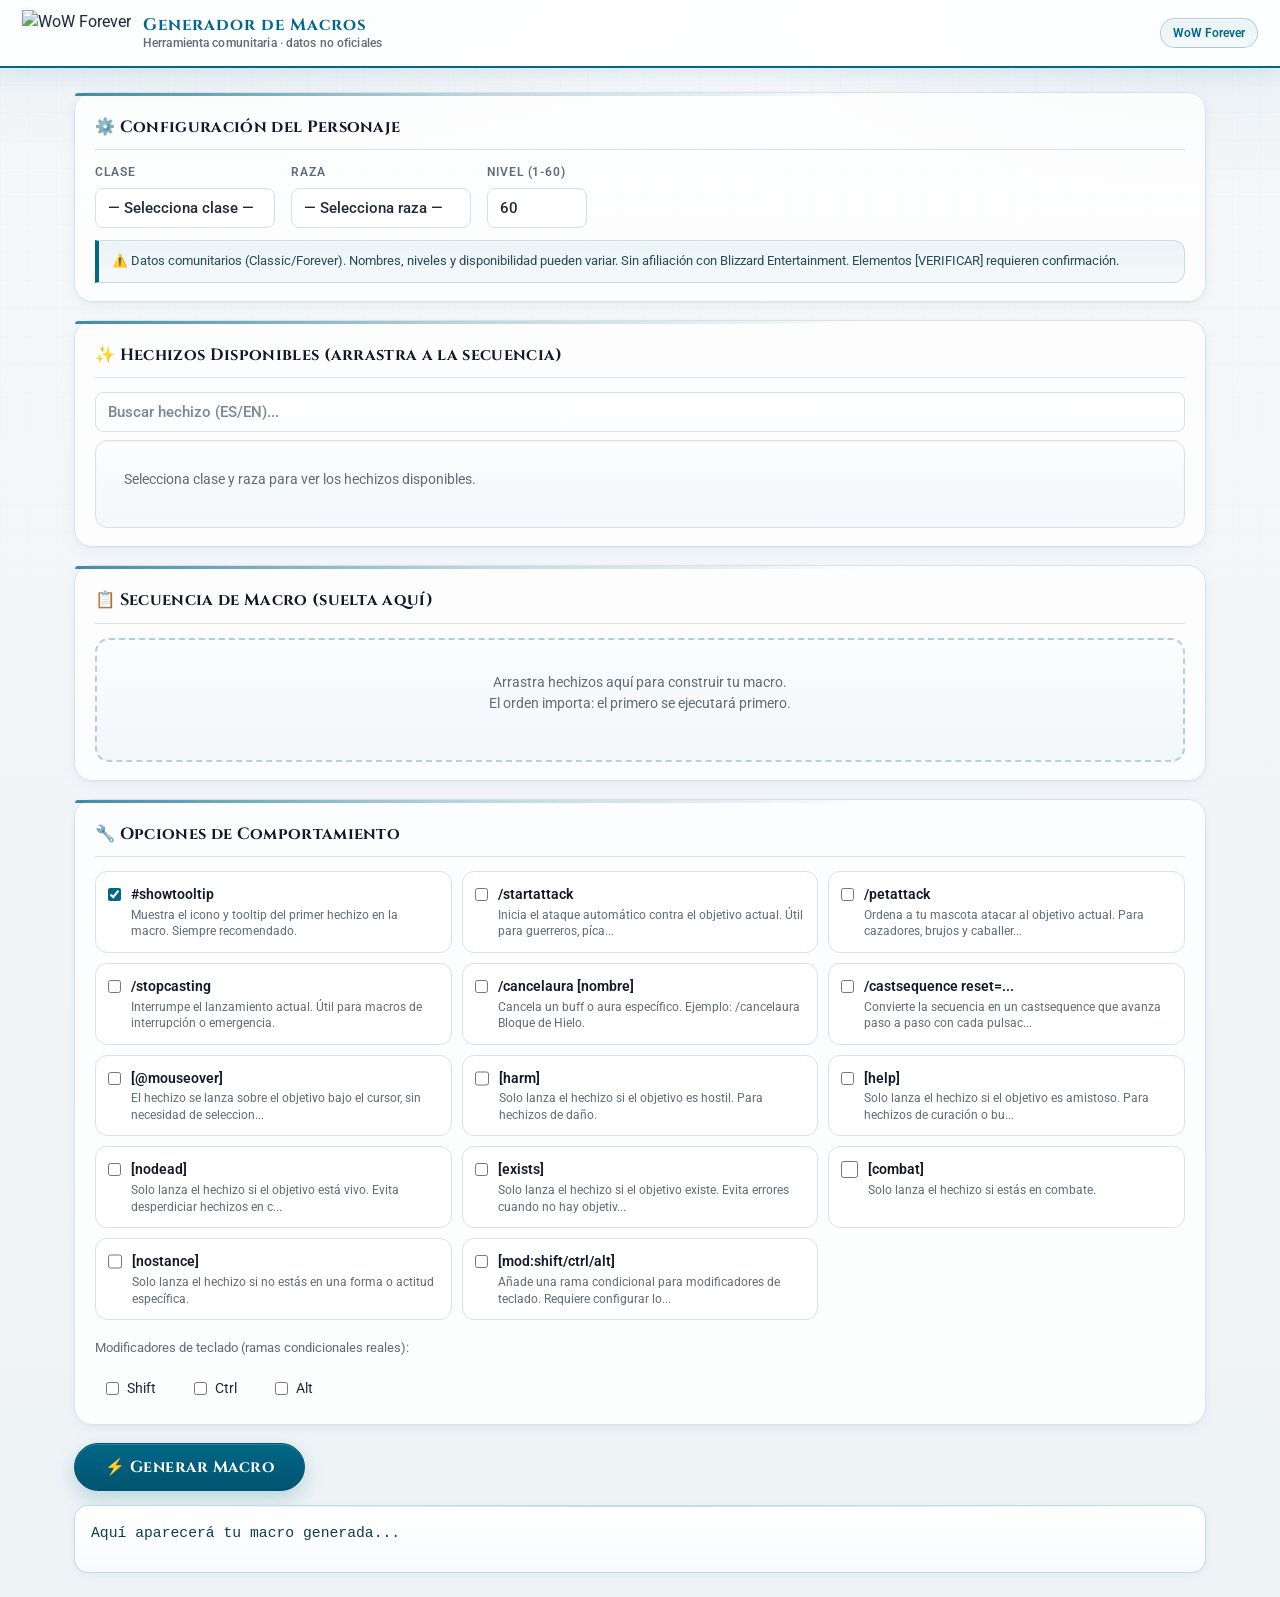
==== commit 1f2efa19: "IRIS-guided light aesthetic: match topbar, effects, SW v4" ====
--- a/index.html
+++ b/index.html
@@ -6,7 +6,8 @@
 <title>WoW Forever — Generador de Macros</title>
 <link rel="stylesheet" href="css/style.css">
 <link rel="manifest" href="manifest.json">
-<meta name="theme-color" content="#121721">
+<meta name="theme-color" content="#016787">
+<meta name="color-scheme" content="light">
 <link rel="apple-touch-icon" href="icons/icon-192.png">
 </head>
 <body>
--- a/css/style.css
+++ b/css/style.css
@@ -1,88 +1,184 @@
-/* WoW: Forever — dark fantasy (stone/leather, oro viejo/bronce, acento cian Skyborn) */
-@import url('https://fonts.googleapis.com/css2?family=Cinzel:wght@400;600;700&family=Roboto:wght@400;500;700&display=swap');
+﻿/* WoW Forever — IRIS-guided light aesthetic (brand accent #016787, white topbar)
+   Patterns adapted from IRIS design tokens/system: light canvas + white cards, clean borders,
+   accessible contrast, restrained motion (hover/pressed/focus), tasteful surface depth/effects. */
+@import url('https://fonts.googleapis.com/css2?family=Cinzel:wght@500;600;700&family=Roboto:wght@400;500;700&display=swap');
+
 :root{
-  --bg-0:#0B0E14;--bg-1:#121721;--bg-2:#171d29;--panel:rgba(18,23,33,.92);--panel-solid:#141a24;
-  --text:#E2D6B5;--muted:#a89f88;--gold:#b08d57;--gold-light:#d4b978;--gold-dark:#6b5532;--bronze:#8a6a3a;
-  --cyan:#49c7d8;--cyan-glow:rgba(73,199,216,.35);--border:rgba(176,141,87,.38);--border-strong:rgba(176,141,87,.62);
-  --danger:#a63d3d;--ok:#3f8f63;--shadow:0 10px 30px rgba(0,0,0,.55);--radius:6px;--transition:300ms ease;
+  color-scheme:light;
+  /* IRIS-like surfaces/ink, mapped to Forever brand */
+  --canvas:#f6f8fa; --canvas-2:#eef3f6; --card:#ffffff; --card-glass:rgba(255,255,255,.78);
+  --ink:#1f2937; --ink-strong:#111827; --muted:#5f6b76; --muted-2:#7b8792;
+  --border:#d7e1e7; --border-strong:#c2d3dc; --line:rgba(1,103,135,.12);
+  --accent:#016787; --accent-deep:#01546f; --accent-soft:rgba(1,103,135,.08); --accent-ghost:rgba(1,103,135,.05);
+  --accent-glow:rgba(1,103,135,.22); --focus-ring:2px solid var(--accent); --focus-offset:2px;
+  --ok:#1e7a4f; --danger:#b42318; --danger-soft:rgba(180,35,24,.08);
+  /* Shape & motion (IRIS-inspired) */
+  --radius-card:18px; --radius-control:8px; --radius-pill:999px;
+  --shadow-sm:0 1px 2px rgba(17,24,39,.04),0 4px 14px rgba(1,103,135,.06);
+  --shadow-md:0 8px 24px rgba(17,24,39,.08),0 2px 8px rgba(1,103,135,.08);
+  --shadow-fly:0 14px 34px rgba(17,24,39,.12);
+  --t-fast:120ms ease-out; --t-med:180ms ease-out; --t-press:transform 80ms ease-out;
+  --pressed-scale:.985;
 }
-*{box-sizing:border-box;margin:0;padding:0}
-html{color-scheme:dark}
-body{font-family:'Roboto','Helvetica Neue',Arial,sans-serif;color:var(--text);background:linear-gradient(180deg,var(--bg-1),var(--bg-0));min-height:100vh;line-height:1.45}
-body::before{content:"";position:fixed;inset:0;pointer-events:none;z-index:-1;
-  background-image:radial-gradient(ellipse at top,rgba(73,199,216,.06),transparent 45%),repeating-linear-gradient(0deg,rgba(255,255,255,.015) 0 1px,transparent 1px 3px),repeating-linear-gradient(90deg,rgba(0,0,0,.08) 0 2px,transparent 2px 6px);opacity:.9}
-/* Topbar */
-header.topbar{position:sticky;top:0;z-index:50;display:flex;align-items:center;gap:16px;padding:10px 22px;background:linear-gradient(180deg,rgba(18,23,33,.98),rgba(11,14,20,.96));border-bottom:1px solid var(--border-strong);box-shadow:0 4px 24px rgba(0,0,0,.7),inset 0 -1px 0 rgba(212,185,120,.08)}
-.brand{display:flex;align-items:center;gap:12px;text-decoration:none}
-.brand img{height:46px;width:auto;display:block;filter:drop-shadow(0 2px 8px rgba(0,0,0,.75))}
-.brand .brand-text{font-family:'Cinzel','Friz Quadrata',serif;font-weight:700;letter-spacing:.08em;font-size:1.05rem;color:var(--gold-light);text-shadow:2px 2px 4px rgba(0,0,0,.8)}
-.brand .brand-sub{display:block;font:500 .72rem 'Roboto',sans-serif;color:var(--muted);letter-spacing:.03em;text-shadow:none}
+*,*::before,*::after{box-sizing:border-box}
+*{margin:0;padding:0}
+html{scroll-behavior:smooth}
+body{font-family:'Roboto','Helvetica Neue',Arial,sans-serif;color:var(--ink);min-height:100vh;line-height:1.5;
+  background:
+    radial-gradient(1100px 420px at 12% -5%, rgba(1,103,135,.10), transparent 60%),
+    radial-gradient(900px 360px at 95% 0%, rgba(1,103,135,.07), transparent 55%),
+    linear-gradient(180deg, var(--canvas), var(--canvas-2));}
+body::before{content:"";position:fixed;inset:0;pointer-events:none;z-index:-1;opacity:.55;
+  background-image:linear-gradient(rgba(1,103,135,.03) 1px,transparent 1px),linear-gradient(90deg,rgba(1,103,135,.03) 1px,transparent 1px);
+  background-size:28px 28px;mask-image:linear-gradient(180deg,#000 20%,transparent 92%)}
+
+/* ─── Topbar (brand anchor: white + #016787) ─── */
+header.topbar{position:sticky;top:0;z-index:50;display:flex;align-items:center;gap:16px;padding:10px 22px;
+  background:rgba(255,255,255,.9);border-bottom:2px solid var(--accent);
+  box-shadow:0 6px 20px rgba(1,103,135,.10);backdrop-filter:saturate(140%) blur(10px);-webkit-backdrop-filter:saturate(140%) blur(10px);
+  transition:box-shadow var(--t-med), background var(--t-med)}
+header.topbar::after{content:"";position:absolute;left:0;right:0;bottom:-2px;height:2px;pointer-events:none;
+  background:linear-gradient(90deg,transparent,rgba(1,103,135,.0),var(--accent),rgba(1,103,135,.35),transparent);opacity:.55}
+.brand{display:flex;align-items:center;gap:12px;text-decoration:none;color:inherit;border-radius:12px;padding:4px 6px;margin:-4px -6px;
+  transition:background var(--t-fast), transform var(--t-press)}
+.brand:hover{background:var(--accent-ghost)}
+.brand:active{transform:scale(var(--pressed-scale))}
+.brand img{height:46px;width:auto;display:block;filter:drop-shadow(0 1px 2px rgba(1,103,135,.12))}
+.brand .brand-text{font-family:'Cinzel','Friz Quadrata',serif;font-weight:700;letter-spacing:.06em;font-size:1.05rem;color:var(--accent);line-height:1.15}
+.brand .brand-sub{display:block;font:500 .72rem 'Roboto',sans-serif;color:var(--muted);letter-spacing:.01em}
 .topbar .spacer{flex:1}
-.topbar .tag{font-size:.75rem;color:var(--cyan);border:1px solid rgba(73,199,216,.35);padding:4px 10px;border-radius:999px;background:rgba(73,199,216,.08)}
+.topbar .tag{font-size:.75rem;font-weight:600;color:var(--accent);border:1px solid rgba(1,103,135,.28);padding:5px 12px;border-radius:var(--radius-pill);
+  background:linear-gradient(180deg,rgba(1,103,135,.08),rgba(1,103,135,.03));box-shadow:inset 0 1px 0 rgba(255,255,255,.7);
+  transition:border-color var(--t-fast), box-shadow var(--t-fast)}
+.topbar .tag:hover{border-color:rgba(1,103,135,.45);box-shadow:inset 0 1px 0 rgba(255,255,255,.8),0 0 0 3px var(--accent-soft)}
+
 /* Tabs (talentos oculto) */
 .tabs{display:none}
-.tab-content{display:none;padding:22px;max-width:1180px;margin:0 auto}
+.tab-content{display:none;padding:24px;max-width:1180px;margin:0 auto;animation:fade-up var(--t-med) both}
 .tab-content.active{display:block}
 #tab-talents{display:none !important}
-/* Panels */
-.config-panel,.talent-tree,.talent-info-panel{position:relative;background:var(--panel);border:1px solid var(--border);border-radius:var(--radius);padding:18px 18px 16px;margin-bottom:18px;box-shadow:var(--shadow),inset 0 1px 0 rgba(255,255,255,.03)}
-.config-panel::before,.talent-tree::before,.talent-info-panel::before{content:"";position:absolute;inset:0;border-radius:var(--radius);pointer-events:none;opacity:.55;
-  background:linear-gradient(var(--gold-light),var(--bronze)) top left/18px 2px no-repeat,linear-gradient(90deg,var(--gold-light),var(--bronze)) top left/2px 18px no-repeat,linear-gradient(var(--gold-light),var(--bronze)) top right/18px 2px no-repeat,linear-gradient(270deg,var(--gold-light),var(--bronze)) top right/2px 18px no-repeat,linear-gradient(var(--bronze),var(--gold-dark)) bottom left/18px 2px no-repeat,linear-gradient(90deg,var(--bronze),var(--gold-dark)) bottom left/2px 18px no-repeat,linear-gradient(var(--bronze),var(--gold-dark)) bottom right/18px 2px no-repeat,linear-gradient(270deg,var(--bronze),var(--gold-dark)) bottom right/2px 18px no-repeat}
-.config-panel h3,.talent-tree h4,.talent-info-panel h4{font-family:'Cinzel','Friz Quadrata',serif;color:var(--gold-light);font-size:1.05rem;font-weight:700;letter-spacing:.04em;margin-bottom:12px;padding-bottom:8px;border-bottom:1px solid rgba(176,141,87,.25);text-shadow:2px 2px 4px rgba(0,0,0,.8)}
+
+/* ─── Cards / Panels (IRIS card language) ─── */
+.config-panel,.talent-tree,.talent-info-panel{position:relative;background:var(--card-glass);border:1px solid var(--border);border-radius:var(--radius-card);
+  padding:20px 20px 18px;margin-bottom:18px;box-shadow:var(--shadow-sm);
+  backdrop-filter:blur(6px);-webkit-backdrop-filter:blur(6px);
+  transition:border-color var(--t-med), box-shadow var(--t-med), transform var(--t-med)}
+.config-panel:hover,.talent-tree:hover,.talent-info-panel:hover{border-color:var(--border-strong);box-shadow:var(--shadow-md)}
+.config-panel::before,.talent-tree::before,.talent-info-panel::before{content:"";position:absolute;inset:0 0 auto 0;height:3px;border-radius:var(--radius-card) var(--radius-card) 0 0;
+  background:linear-gradient(90deg,var(--accent),rgba(1,103,135,.35),transparent 70%);opacity:.75;pointer-events:none}
+.config-panel h3,.talent-tree h4,.talent-info-panel h4{font-family:'Cinzel','Friz Quadrata',serif;color:var(--ink-strong);font-size:1.02rem;font-weight:700;letter-spacing:.02em;
+  margin:2px 0 14px;padding-bottom:10px;border-bottom:1px solid var(--border);display:flex;align-items:center;gap:8px}
+
 .config-row{display:flex;gap:16px;flex-wrap:wrap;align-items:flex-end}
-.config-group{display:flex;flex-direction:column;gap:5px}
+.config-group{display:flex;flex-direction:column;gap:6px;min-width:0}
 .config-group label{font-size:.72rem;text-transform:uppercase;letter-spacing:.08em;color:var(--muted);font-weight:600}
-/* Controls */
-select,input[type="text"],input[type="number"],#spellSearch{background:var(--bg-0);border:1px solid var(--border);color:var(--text);padding:10px 12px;border-radius:4px;font:500 .92rem 'Roboto',sans-serif;min-width:180px;transition:border-color var(--transition),box-shadow var(--transition)}
-select:focus,input:focus{outline:none;border-color:var(--cyan);box-shadow:0 0 0 2px var(--cyan-glow)}
-#spellSearch{min-width:0}
-/* Pool / sequence */
-.spell-pool{background:rgba(11,14,20,.75);border:1px solid rgba(176,141,87,.22);border-radius:4px;min-height:84px;max-height:220px;overflow-y:auto;padding:10px;display:flex;flex-wrap:wrap;gap:8px}
-.spell-item,.sequence-slot{display:flex;align-items:center;gap:8px;background:linear-gradient(180deg,#1b2230,#141a24);border:1px solid var(--border);border-radius:4px;padding:6px 10px;font-size:.86rem;color:var(--text);transition:transform var(--transition),border-color var(--transition),box-shadow var(--transition)}
+
+/* ─── Controls (IRIS input/focus behavior) ─── */
+select,input[type="text"],input[type="number"],#spellSearch{appearance:none;background:#fff;border:1px solid var(--border);color:var(--ink);
+  padding:10px 12px;border-radius:var(--radius-control);font:500 .92rem 'Roboto',sans-serif;min-width:180px;min-height:40px;
+  box-shadow:inset 0 1px 0 rgba(255,255,255,.9);transition:border-color var(--t-fast),box-shadow var(--t-fast),background var(--t-fast)}
+select:hover,input[type="text"]:hover,input[type="number"]:hover{border-color:var(--border-strong)}
+select:focus,input[type="text"]:focus,input[type="number"]:focus,#spellSearch:focus{outline:var(--focus-ring);outline-offset:var(--focus-offset);border-color:var(--accent);box-shadow:0 0 0 4px var(--accent-soft)}
+#spellSearch{min-width:0;width:100%;background:linear-gradient(180deg,#fff,#fbfdfe)}
+::placeholder{color:var(--muted-2)}
+
+/* ─── Spell pool / sequence ─── */
+.spell-pool{background:linear-gradient(180deg,#fbfdfe,#f4f8fa);border:1px solid var(--border);border-radius:12px;min-height:88px;max-height:220px;
+  overflow-y:auto;padding:10px;display:flex;flex-wrap:wrap;gap:8px;box-shadow:inset 0 1px 2px rgba(17,24,39,.03)}
+.spell-item,.sequence-slot{display:flex;align-items:center;gap:8px;background:#fff;border:1px solid var(--border);border-radius:10px;padding:6px 10px;
+  font-size:.86rem;color:var(--ink);box-shadow:0 1px 0 rgba(255,255,255,.9),0 1px 3px rgba(17,24,39,.04);
+  transition:transform var(--t-fast),border-color var(--t-fast),box-shadow var(--t-fast),background var(--t-fast)}
 .spell-item{cursor:grab;user-select:none}
-.spell-item:hover{border-color:var(--gold-light);box-shadow:0 0 12px rgba(176,141,87,.18);transform:translateY(-1px)}
-.spell-item:active{cursor:grabbing}
-.spell-item img,.sequence-slot img{width:24px;height:24px;border-radius:3px;border:1px solid #2a3142}
-.sequence-zone{background:rgba(11,14,20,.7);border:2px dashed rgba(176,141,87,.35);border-radius:4px;min-height:120px;padding:14px;display:flex;flex-direction:column;gap:8px;transition:border-color var(--transition),background var(--transition)}
-.sequence-zone.drag-over{border-color:var(--cyan);background:rgba(73,199,216,.06);box-shadow:inset 0 0 0 1px var(--cyan-glow)}
-.sequence-slot{cursor:grab;border-color:rgba(176,141,87,.45)}
-.slot-index{color:var(--gold-light);font-weight:700;font-family:'Cinzel',serif;min-width:20px}
-.remove-btn{margin-left:auto;background:rgba(166,61,61,.25);border:1px solid rgba(166,61,61,.5);color:#f0c0c0;border-radius:3px;padding:2px 8px;cursor:pointer;font-size:.78rem;transition:background var(--transition),box-shadow var(--transition)}
-.remove-btn:hover{background:rgba(166,61,61,.5);box-shadow:0 0 8px rgba(166,61,61,.25)}
-.empty-hint{color:var(--muted);font-style:italic;text-align:center;padding:18px;font-size:.9rem}
-/* Options */
+.spell-item:hover{border-color:rgba(1,103,135,.42);box-shadow:0 6px 16px rgba(1,103,135,.12);transform:translateY(-1px);background:linear-gradient(180deg,#fff,rgba(1,103,135,.03))}
+.spell-item:active{cursor:grabbing;transform:scale(var(--pressed-scale))}
+.spell-item img,.sequence-slot img{width:24px;height:24px;border-radius:6px;border:1px solid var(--border);background:#f3f6f8}
+.sequence-zone{background:linear-gradient(180deg,#fbfdfe,#f2f7fa);border:2px dashed rgba(1,103,135,.28);border-radius:14px;min-height:124px;padding:14px;
+  display:flex;flex-direction:column;gap:8px;transition:border-color var(--t-fast),background var(--t-fast),box-shadow var(--t-fast)}
+.sequence-zone.drag-over{border-color:var(--accent);background:linear-gradient(180deg,#fff,rgba(1,103,135,.06));box-shadow:inset 0 0 0 3px var(--accent-soft),0 0 0 1px rgba(1,103,135,.08)}
+.sequence-slot{cursor:grab;border-color:rgba(1,103,135,.22);background:linear-gradient(180deg,#fff,#fafdff)}
+.sequence-slot:hover{border-color:rgba(1,103,135,.45);box-shadow:0 4px 12px rgba(1,103,135,.10)}
+.slot-index{color:var(--accent);font-weight:700;font-family:'Cinzel',serif;min-width:20px}
+.remove-btn{margin-left:auto;background:var(--danger-soft);border:1px solid rgba(180,35,24,.22);color:var(--danger);border-radius:var(--radius-pill);
+  padding:3px 10px;cursor:pointer;font:600 .76rem 'Roboto',sans-serif;transition:background var(--t-fast),box-shadow var(--t-fast),transform var(--t-press)}
+.remove-btn:hover{background:rgba(180,35,24,.13);box-shadow:0 2px 8px rgba(180,35,24,.12)}
+.remove-btn:active{transform:scale(.96)}
+.empty-hint{color:var(--muted);text-align:center;padding:18px;font-size:.9rem}
+
+/* ─── Options ─── */
 .macro-options{display:grid;grid-template-columns:repeat(auto-fill,minmax(280px,1fr));gap:10px;margin-top:12px}
-.option-item{display:flex;align-items:flex-start;gap:10px;background:rgba(11,14,20,.55);border:1px solid rgba(176,141,87,.18);border-radius:4px;padding:11px;position:relative;cursor:help;transition:border-color var(--transition),background var(--transition)}
-.option-item:hover{border-color:var(--border-strong);background:rgba(20,26,36,.8)}
-.option-item input[type="checkbox"]{accent-color:var(--cyan);width:17px;height:17px;margin-top:2px;cursor:pointer}
-.option-label{font-weight:600;font-size:.86rem;color:var(--text)}
-.option-desc{font-size:.74rem;color:var(--muted);margin-top:2px;line-height:1.35}
-.option-item[data-tooltip]:hover::after{content:attr(data-tooltip);position:absolute;bottom:calc(100% + 6px);left:0;width:min(300px,80vw);background:#0f141d;border:1px solid var(--gold);color:var(--text);padding:10px 12px;border-radius:4px;font-size:.78rem;line-height:1.45;box-shadow:0 8px 24px rgba(0,0,0,.85);z-index:100;pointer-events:none}
-.modifier-row{display:flex;gap:16px;flex-wrap:wrap;margin-top:10px}
-.modifier-row label{display:flex;align-items:center;gap:6px;font-size:.88rem;cursor:pointer;color:var(--text)}
-.modifier-row input[type="checkbox"]{accent-color:var(--cyan)}
-/* Buttons / CTA */
-.copy-btn,button.copy-btn{font-family:'Cinzel',serif;font-weight:700;letter-spacing:.04em;background:linear-gradient(180deg,#5a4524,#3e3018);color:#E2D6B5;border:1px solid var(--gold);padding:10px 22px;border-radius:4px;cursor:pointer;box-shadow:inset 0 1px 0 rgba(255,255,255,.08),0 2px 10px rgba(0,0,0,.4);transition:filter var(--transition),box-shadow var(--transition),border-color var(--transition),transform var(--transition)}
-.copy-btn:hover{filter:brightness(1.12);border-color:var(--gold-light);box-shadow:0 0 14px rgba(176,141,87,.28),inset 0 1px 0 rgba(255,255,255,.12)}
-button.copy-btn[style*="font-size:16px"],.cta-primary{background:linear-gradient(180deg,#1a6b78,#124f59);border-color:var(--cyan);color:#e8fbff;text-shadow:1px 1px 2px rgba(0,0,0,.5)}
-button.copy-btn[style*="font-size:16px"]:hover,.cta-primary:hover{filter:brightness(1.08);box-shadow:0 0 18px var(--cyan-glow),inset 0 1px 0 rgba(255,255,255,.1);transform:translateY(-1px)}
-.macro-output{background:#070a0f;border:1px solid rgba(73,199,216,.28);border-radius:4px;padding:14px;margin-top:14px;font:500 .92rem/1.5 ui-monospace,'Courier New',monospace;color:#bfeef5;white-space:pre-wrap;word-break:break-word;min-height:64px;box-shadow:inset 0 0 24px rgba(0,0,0,.5)}
-.data-note{background:rgba(73,199,216,.06);border:1px solid rgba(73,199,216,.22);border-left:3px solid var(--cyan);border-radius:0 4px 4px 0;padding:10px 12px;font-size:.78rem;color:#c8dde2;margin-top:12px}
-/* Talents (styles kept, UI hidden) */
+.option-item{display:flex;align-items:flex-start;gap:10px;background:#fff;border:1px solid var(--border);border-radius:12px;padding:12px;position:relative;cursor:help;
+  box-shadow:0 1px 0 rgba(255,255,255,.9);transition:border-color var(--t-fast),background var(--t-fast),box-shadow var(--t-fast),transform var(--t-fast)}
+.option-item:hover{border-color:rgba(1,103,135,.38);background:linear-gradient(180deg,#fff,rgba(1,103,135,.025));box-shadow:0 6px 16px rgba(1,103,135,.08);transform:translateY(-1px)}
+.option-item input[type="checkbox"]{accent-color:var(--accent);width:17px;height:17px;margin-top:2px;cursor:pointer}
+.option-label{font-weight:600;font-size:.86rem;color:var(--ink-strong)}
+.option-desc{font-size:.74rem;color:var(--muted);margin-top:2px;line-height:1.4}
+.option-item[data-tooltip]:hover::after{content:attr(data-tooltip);position:absolute;bottom:calc(100% + 8px);left:10px;width:min(320px,80vw);
+  background:rgba(17,24,39,.94);border:1px solid rgba(255,255,255,.08);color:#f8fafc;padding:10px 12px;border-radius:10px;
+  font-size:.78rem;line-height:1.45;box-shadow:var(--shadow-fly);z-index:100;pointer-events:none;backdrop-filter:blur(6px);animation:fade-up 120ms ease-out}
+.modifier-row{display:flex;gap:16px;flex-wrap:wrap;margin-top:12px}
+.modifier-row label{display:inline-flex;align-items:center;gap:8px;font-size:.88rem;cursor:pointer;color:var(--ink);padding:6px 10px;border-radius:var(--radius-pill);
+  border:1px solid transparent;transition:background var(--t-fast),border-color var(--t-fast)}
+.modifier-row label:hover{background:var(--accent-ghost);border-color:rgba(1,103,135,.12)}
+.modifier-row input[type="checkbox"]{accent-color:var(--accent)}
+
+/* ─── Buttons (IRIS pill/ghost + brand accent) ─── */
+.copy-btn,button.copy-btn{appearance:none;display:inline-flex;align-items:center;justify-content:center;gap:8px;min-height:40px;
+  font-family:'Cinzel','Friz Quadrata',serif;font-weight:700;letter-spacing:.03em;font-size:.92rem;
+  background:#fff;color:var(--accent);border:1px solid rgba(1,103,135,.35);padding:0 20px;border-radius:var(--radius-pill);cursor:pointer;
+  box-shadow:0 1px 0 rgba(255,255,255,.9);transition:background var(--t-fast),border-color var(--t-fast),box-shadow var(--t-fast),transform var(--t-press),color var(--t-fast)}
+.copy-btn:hover{background:var(--accent-ghost);border-color:rgba(1,103,135,.55);box-shadow:0 6px 16px rgba(1,103,135,.12)}
+.copy-btn:active{transform:scale(var(--pressed-scale))}
+.copy-btn:focus-visible{outline:var(--focus-ring);outline-offset:var(--focus-offset)}
+button.copy-btn[style*="font-size:16px"],.cta-primary{background:linear-gradient(180deg,var(--accent),var(--accent-deep));border-color:var(--accent-deep);color:#fff;
+  box-shadow:0 8px 20px rgba(1,103,135,.22),inset 0 1px 0 rgba(255,255,255,.18)}
+button.copy-btn[style*="font-size:16px"]:hover,.cta-primary:hover{filter:brightness(1.03);box-shadow:0 12px 26px rgba(1,103,135,.28),0 0 0 4px var(--accent-soft);transform:translateY(-1px)}
+button.copy-btn[style*="font-size:16px"]:active,.cta-primary:active{transform:translateY(0) scale(var(--pressed-scale))}
+
+/* ─── Output & notes ─── */
+.macro-output{position:relative;background:linear-gradient(180deg,#ffffff,#f8fbfd);border:1px solid rgba(1,103,135,.22);border-radius:14px;padding:16px;margin-top:14px;
+  font:500 .92rem/1.55 ui-monospace,SFMono-Regular,Menlo,Consolas,monospace;color:#0f3d4a;white-space:pre-wrap;word-break:break-word;min-height:68px;
+  box-shadow:inset 0 1px 0 rgba(255,255,255,.9),0 2px 10px rgba(1,103,135,.06)}
+.macro-output::after{content:"";position:absolute;top:0;left:14px;right:14px;height:1px;background:linear-gradient(90deg,transparent,rgba(1,103,135,.22),transparent);pointer-events:none}
+.data-note{background:linear-gradient(180deg,rgba(1,103,135,.07),rgba(1,103,135,.03));border:1px solid rgba(1,103,135,.18);border-left:4px solid var(--accent);
+  border-radius:0 12px 12px 0;padding:11px 13px;font-size:.79rem;color:#274a56;margin-top:12px;box-shadow:inset 0 1px 0 rgba(255,255,255,.5)}
+
+/* ─── Talents (kept for hidden UI, harmonized) ─── */
 .talent-container{display:flex;gap:16px;flex-wrap:wrap}
 .talent-trees{display:flex;gap:12px;flex:1;min-width:0}
 .talent-row{display:flex;justify-content:center;gap:8px;margin-bottom:8px}
-.talent-node{width:44px;height:44px;border-radius:50%;border:2px solid #2f3a4d;background:var(--bg-0);color:var(--muted);display:flex;align-items:center;justify-content:center;font:700 .7rem 'Cinzel',serif;cursor:pointer;position:relative;transition:transform var(--transition),border-color var(--transition),box-shadow var(--transition)}
-.talent-node:hover{border-color:var(--gold);transform:scale(1.08)}
-.talent-node.rank-1,.talent-node.rank-2,.talent-node.rank-3{color:var(--gold-light);border-color:var(--gold);box-shadow:0 0 10px rgba(176,141,87,.2)}
-.talent-node .rank-badge{position:absolute;bottom:-2px;right:-2px;background:var(--bronze);color:#fff;font-size:.55rem;padding:1px 4px;border-radius:6px}
+.talent-node{width:44px;height:44px;border-radius:50%;border:2px solid var(--border);background:#fff;color:var(--muted);
+  display:flex;align-items:center;justify-content:center;font:700 .7rem 'Cinzel',serif;cursor:pointer;position:relative;
+  transition:transform var(--t-fast),border-color var(--t-fast),box-shadow var(--t-fast);box-shadow:0 1px 3px rgba(17,24,39,.05)}
+.talent-node:hover{border-color:rgba(1,103,135,.55);transform:scale(1.06);box-shadow:0 6px 14px rgba(1,103,135,.14)}
+.talent-node.rank-1,.talent-node.rank-2,.talent-node.rank-3{color:var(--accent-deep);border-color:var(--accent);box-shadow:0 0 0 3px var(--accent-soft)}
+.talent-node .rank-badge{position:absolute;bottom:-2px;right:-2px;background:var(--accent);color:#fff;font-size:.55rem;padding:1px 5px;border-radius:999px;box-shadow:0 1px 4px rgba(1,103,135,.3)}
 .talent-info-panel{min-width:260px;max-width:340px}
-.talent-desc{font-size:.86rem;margin-bottom:10px;color:var(--text)}
-.talent-benefit{background:rgba(63,143,99,.12);border-left:3px solid var(--ok);padding:8px 10px;font-size:.8rem;color:#bfe3cc;border-radius:0 4px 4px 0}
-.points-remaining{font:700 1.1rem 'Cinzel',serif;color:var(--cyan);text-align:center;padding:10px;background:var(--bg-0);border:1px solid rgba(73,199,216,.25);border-radius:4px;margin-bottom:12px}
-/* Scrollbar & responsive */
-::-webkit-scrollbar{width:9px;height:9px}
-::-webkit-scrollbar-track{background:var(--bg-0)}
-::-webkit-scrollbar-thumb{background:#3a4254;border-radius:6px;border:2px solid var(--bg-0)}
-::-webkit-scrollbar-thumb:hover{background:var(--bronze)}
-@media (max-width:900px){header.topbar{padding:10px 14px;flex-wrap:wrap}.brand .brand-text{font-size:.95rem}.topbar .tag{display:none}.tab-content{padding:14px}.config-row{flex-direction:column;align-items:stretch}select,input[type="text"],input[type="number"]{width:100%;min-width:0}.talent-trees{flex-direction:column}}
+.talent-desc{font-size:.86rem;margin-bottom:10px;color:var(--ink)}
+.talent-benefit{background:rgba(30,122,79,.08);border-left:3px solid var(--ok);padding:8px 10px;font-size:.8rem;color:#185d3d;border-radius:0 10px 10px 0}
+.points-remaining{font:700 1.05rem 'Cinzel',serif;color:var(--accent);text-align:center;padding:10px;background:#fff;border:1px solid rgba(1,103,135,.22);
+  border-radius:12px;margin-bottom:12px;box-shadow:inset 0 1px 0 rgba(255,255,255,.9)}
+
+/* ─── Motion / a11y ─── */
+@keyframes fade-up{from{opacity:0;transform:translateY(6px)}to{opacity:1;transform:translateY(0)}}
+:focus-visible{outline:var(--focus-ring);outline-offset:var(--focus-offset)}
+@media (prefers-reduced-motion:reduce){*,*::before,*::after{animation-duration:.01ms !important;animation-iteration-count:1 !important;transition-duration:.01ms !important;scroll-behavior:auto !important}}
+
+/* ─── Scrollbar & responsive ─── */
+::-webkit-scrollbar{width:10px;height:10px}
+::-webkit-scrollbar-track{background:rgba(1,103,135,.04);border-radius:999px}
+::-webkit-scrollbar-thumb{background:rgba(1,103,135,.22);border-radius:999px;border:2px solid transparent;background-clip:padding-box}
+::-webkit-scrollbar-thumb:hover{background:rgba(1,103,135,.38);background-clip:padding-box}
+
+@media (max-width:900px){
+  header.topbar{padding:10px 14px;flex-wrap:wrap;gap:10px}
+  .brand img{height:40px}
+  .brand .brand-text{font-size:.98rem}
+  .tab-content{padding:14px}
+  .config-panel{padding:16px}
+  .config-row{flex-direction:column;align-items:stretch}
+  select,input[type="text"],input[type="number"]{width:100%;min-width:0}
+  .macro-options{grid-template-columns:1fr}
+  .talent-trees{flex-direction:column}
+}
+
+
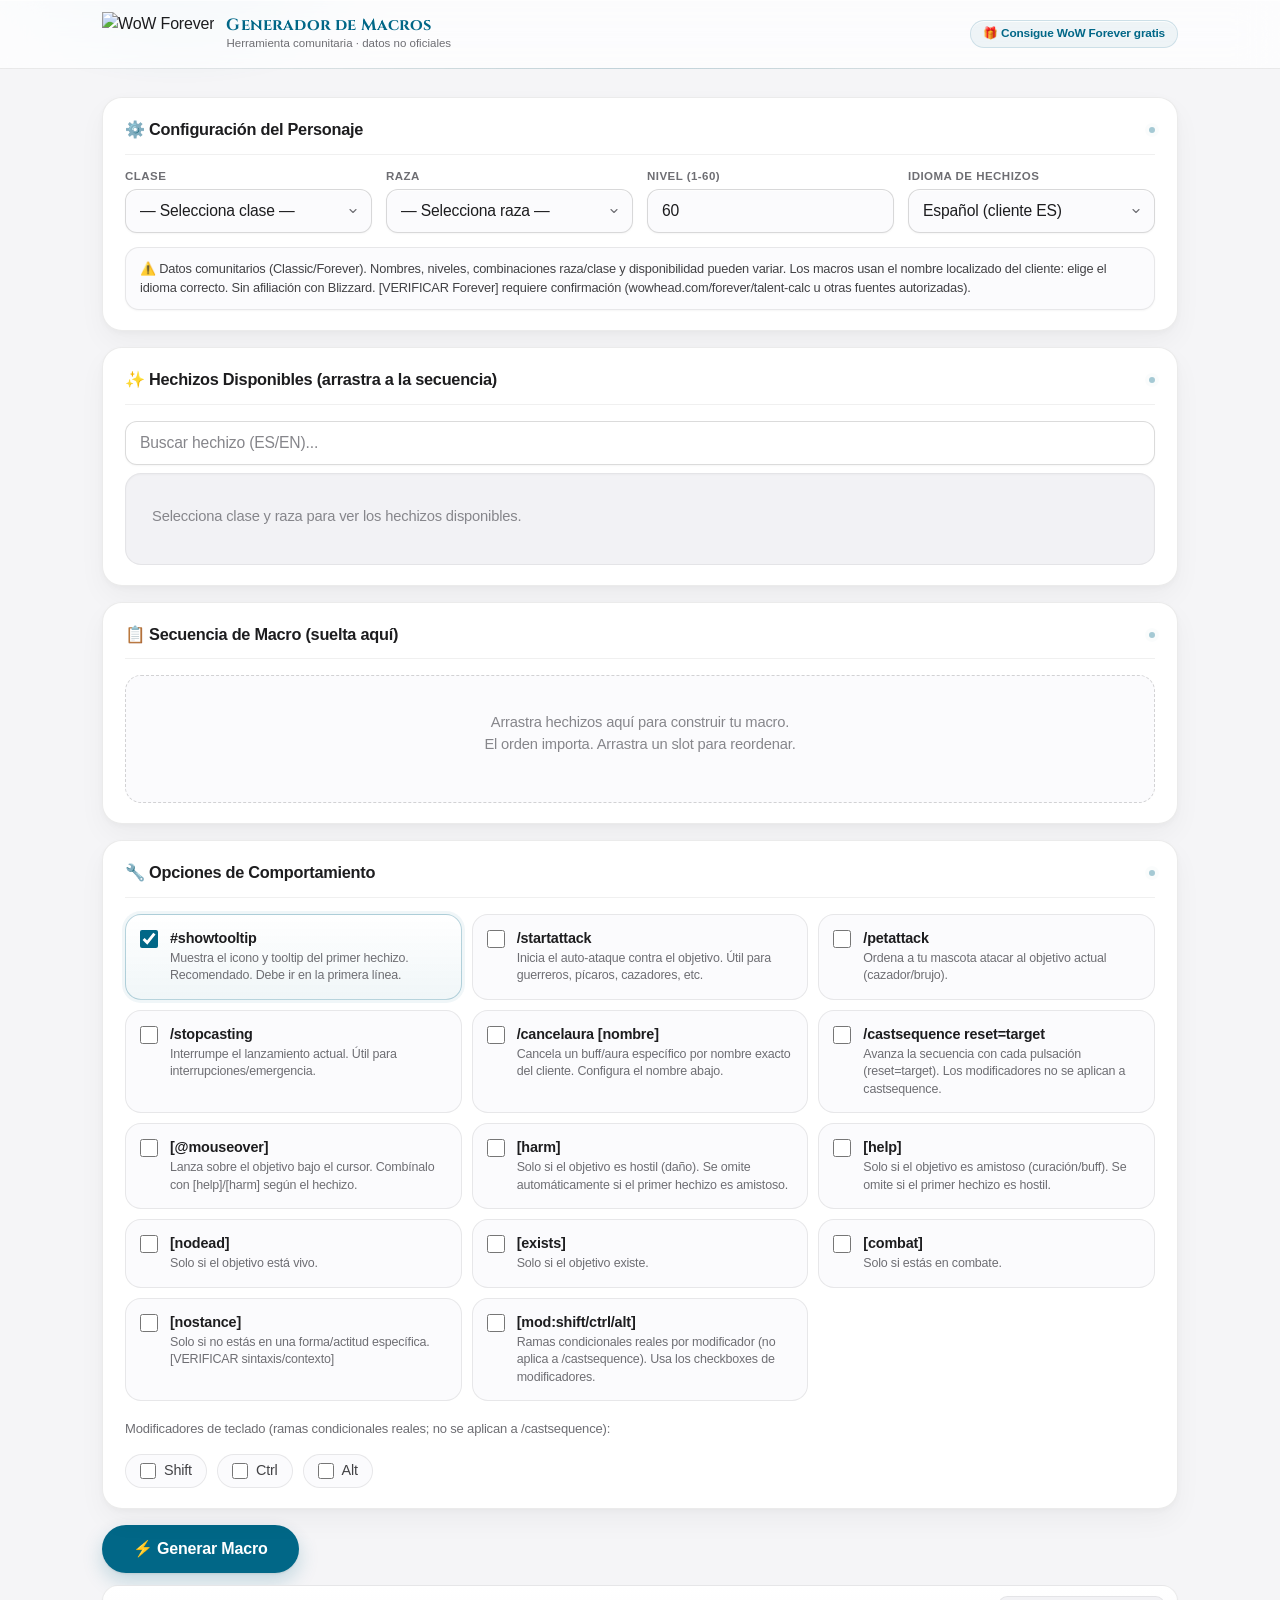
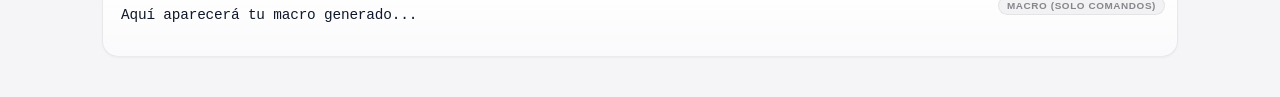
==== commit 7b7aab57: "Implement improvements: safe copy (macro-only+fallback), no prompt, validation/warnings UI, i18n out" ====
--- a/index.html
+++ b/index.html
@@ -17,7 +17,7 @@
     <span class="brand-text">Generador de Macros<span class="brand-sub">Herramienta comunitaria · datos no oficiales</span></span>
   </a>
   <div class="spacer"></div>
-  <span class="tag">WoW Forever</span>
+  <a class="tag" href="https://www.youtube.com/watch?v=oHg5SJYRHA0" target="_blank" rel="noopener noreferrer">🎁 Consigue WoW Forever gratis</a>
 </header>
 
 <!-- Pestaña de talentos oculta: foco en generador de macros -->
@@ -30,40 +30,50 @@
   <div class="config-panel">
     <h3>⚙️ Configuración del Personaje</h3>
     <div class="config-row">
-      <div class="config-group"><label>Clase</label><select id="classSelect" onchange="onClassChange()"><option value="">— Selecciona clase —</option></select></div>
-      <div class="config-group"><label>Raza</label><select id="raceSelect" onchange="onRaceChange()"><option value="">— Selecciona raza —</option></select></div>
-      <div class="config-group"><label>Nivel (1-60)</label><input type="number" id="levelInput" min="1" max="60" value="60" onchange="onLevelChange()" style="min-width:100px;"></div>
+      <div class="config-group"><label for="classSelect">Clase</label><select id="classSelect" onchange="onClassChange()" aria-label="Clase"><option value="">— Selecciona clase —</option></select></div>
+      <div class="config-group"><label for="raceSelect">Raza</label><select id="raceSelect" onchange="onRaceChange()" aria-label="Raza"><option value="">— Selecciona raza —</option></select></div>
+      <div class="config-group"><label for="levelInput">Nivel (1-60)</label><input type="number" id="levelInput" min="1" max="60" value="60" onchange="onLevelChange()" style="min-width:100px;" aria-label="Nivel"></div>
+      <div class="config-group"><label for="macroLang">Idioma de hechizos</label><select id="macroLang" onchange="onMacroLangChange()" aria-label="Idioma de nombres de hechizos en el macro"><option value="es">Español (cliente ES)</option><option value="en">English (EN client)</option></select></div>
     </div>
-    <div class="data-note">⚠️ Datos comunitarios (Classic/Forever). Nombres, niveles y disponibilidad pueden variar. Sin afiliación con Blizzard Entertainment. Elementos [VERIFICAR] requieren confirmación.</div>
+    <div class="data-note">⚠️ Datos comunitarios (Classic/Forever). Nombres, niveles, combinaciones raza/clase y disponibilidad pueden variar. Los macros usan el nombre localizado del cliente: elige el idioma correcto. Sin afiliación con Blizzard. [VERIFICAR Forever] requiere confirmación (wowhead.com/forever/talent-calc u otras fuentes autorizadas).</div>
   </div>
   <div class="config-panel">
     <h3>✨ Hechizos Disponibles (arrastra a la secuencia)</h3>
-    <input type="text" id="spellSearch" placeholder="Buscar hechizo (ES/EN)..." oninput="filterSpellPool()" style="width:100%;margin-bottom:8px;">
-    <div class="spell-pool" id="spellPool"><div class="empty-hint">Selecciona clase y raza para ver los hechizos disponibles.</div></div>
+    <input type="text" id="spellSearch" placeholder="Buscar hechizo (ES/EN)..." oninput="filterSpellPool()" style="width:100%;margin-bottom:8px;" aria-label="Buscar hechizo">
+    <div class="spell-pool" id="spellPool" aria-label="Hechizos disponibles"><div class="empty-hint">Selecciona clase y raza para ver los hechizos disponibles.</div></div>
   </div>
   <div class="config-panel">
     <h3>📋 Secuencia de Macro (suelta aquí)</h3>
-    <div class="sequence-zone" id="sequenceZone" ondragover="onDragOver(event)" ondragleave="onDragLeave(event)" ondrop="onDrop(event)">
-      <div class="empty-hint">Arrastra hechizos aquí para construir tu macro.<br>El orden importa: el primero se ejecutará primero.</div>
+    <div class="sequence-zone" id="sequenceZone" ondragover="onDragOver(event)" ondragleave="onDragLeave(event)" ondrop="onDrop(event)" aria-label="Secuencia de macro">
+      <div class="empty-hint">Arrastra hechizos aquí para construir tu macro.<br>El orden importa. Arrastra un slot para reordenar.</div>
     </div>
   </div>
   <div class="config-panel">
     <h3>🔧 Opciones de Comportamiento</h3>
     <div class="macro-options" id="macroOptions"></div>
+    <div id="cancelauraRow" class="inline-opt-row" style="display:none; margin-top:10px;">
+      <label for="cancelauraName">/cancelaura — nombre del aura/buff:</label>
+      <input type="text" id="cancelauraName" placeholder="Ej: Bloque de Hielo" oninput="persistState()" aria-label="Nombre del aura para /cancelaura" style="max-width:360px;">
+    </div>
     <div style="margin-top:15px;">
-      <label style="font-size:13px; color:var(--muted);">Modificadores de teclado (ramas condicionales reales):</label>
+      <label style="font-size:13px; color:var(--muted);">Modificadores de teclado (ramas condicionales reales; no se aplican a /castsequence):</label>
       <div class="modifier-row">
-        <label><input type="checkbox" id="modShift"> Shift</label>
-        <label><input type="checkbox" id="modCtrl"> Ctrl</label>
-        <label><input type="checkbox" id="modAlt"> Alt</label>
+        <label><input type="checkbox" id="modShift" onchange="persistState()"> Shift</label>
+        <label><input type="checkbox" id="modCtrl" onchange="persistState()"> Ctrl</label>
+        <label><input type="checkbox" id="modAlt" onchange="persistState()"> Alt</label>
       </div>
     </div>
   </div>
-  <div style="display:flex; gap:15px; align-items:center; flex-wrap:wrap;">
+  <div style="display:flex; gap:12px; align-items:center; flex-wrap:wrap;">
     <button class="copy-btn cta-primary" onclick="generateMacro()" style="font-size:16px; padding:12px 30px;">⚡ Generar Macro</button>
-    <button class="copy-btn" onclick="copyMacro()" id="copyBtn" style="display:none;">📋 Copiar al portapapeles</button>
+    <button class="copy-btn" onclick="copyMacro()" id="copyBtn" style="display:none;">📋 Copiar solo el macro</button>
+    <span id="macroStatus" class="macro-status" aria-live="polite"></span>
   </div>
-  <div class="macro-output" id="macroOutput">Aquí aparecerá tu macro generada...</div>
+  <div class="macro-output-wrap">
+    <pre class="macro-output" id="macroOutput" aria-label="Macro generado">Aquí aparecerá tu macro generado...</pre>
+  </div>
+  <div id="macroWarnings" class="macro-warnings" style="display:none;" aria-live="polite"></div>
+  <div id="appToast" class="app-toast" role="status" aria-live="polite" aria-atomic="true"></div>
 </div>
 
 <!-- Talentos ocultos (conservado; no visible en UI) -->
--- a/css/style.css
+++ b/css/style.css
@@ -1,184 +1,228 @@
-﻿/* WoW Forever — IRIS-guided light aesthetic (brand accent #016787, white topbar)
-   Patterns adapted from IRIS design tokens/system: light canvas + white cards, clean borders,
-   accessible contrast, restrained motion (hover/pressed/focus), tasteful surface depth/effects. */
-@import url('https://fonts.googleapis.com/css2?family=Cinzel:wght@500;600;700&family=Roboto:wght@400;500;700&display=swap');
+﻿/* WoW Forever — Apple-level polished UI (brand: white + #016787)
+   Principles: clarity, restraint, generous whitespace, refined depth, precise typography,
+   accessible contrast, smooth micro-interactions. Keeps all existing IDs/classes intact. */
+@import url('https://fonts.googleapis.com/css2?family=Cinzel:wght@600;700&display=swap');
 
 :root{
   color-scheme:light;
-  /* IRIS-like surfaces/ink, mapped to Forever brand */
-  --canvas:#f6f8fa; --canvas-2:#eef3f6; --card:#ffffff; --card-glass:rgba(255,255,255,.78);
-  --ink:#1f2937; --ink-strong:#111827; --muted:#5f6b76; --muted-2:#7b8792;
-  --border:#d7e1e7; --border-strong:#c2d3dc; --line:rgba(1,103,135,.12);
-  --accent:#016787; --accent-deep:#01546f; --accent-soft:rgba(1,103,135,.08); --accent-ghost:rgba(1,103,135,.05);
-  --accent-glow:rgba(1,103,135,.22); --focus-ring:2px solid var(--accent); --focus-offset:2px;
-  --ok:#1e7a4f; --danger:#b42318; --danger-soft:rgba(180,35,24,.08);
-  /* Shape & motion (IRIS-inspired) */
-  --radius-card:18px; --radius-control:8px; --radius-pill:999px;
-  --shadow-sm:0 1px 2px rgba(17,24,39,.04),0 4px 14px rgba(1,103,135,.06);
-  --shadow-md:0 8px 24px rgba(17,24,39,.08),0 2px 8px rgba(1,103,135,.08);
-  --shadow-fly:0 14px 34px rgba(17,24,39,.12);
-  --t-fast:120ms ease-out; --t-med:180ms ease-out; --t-press:transform 80ms ease-out;
-  --pressed-scale:.985;
+  /* Surfaces */
+  --bg:#f5f5f7; --bg-elev:#ffffff; --bg-subtle:#fbfbfd; --bg-muted:#f2f2f5;
+  /* Ink */
+  --text:#1d1d1f; --text-2:#424245; --muted:#6e6e73; --muted-2:#86868b;
+  /* Lines & glass */
+  --border:rgba(0,0,0,.08); --border-strong:rgba(0,0,0,.14); --hairline:rgba(0,0,0,.06);
+  --glass:rgba(255,255,255,.72); --glass-strong:rgba(255,255,255,.86);
+  /* Brand accent (anchored to logo/topbar) */
+  --accent:#016787; --accent-hover:#015a76; --accent-press:#014d65;
+  --accent-soft:rgba(1,103,135,.10); --accent-softer:rgba(1,103,135,.06); --accent-ring:rgba(1,103,135,.28);
+  /* Status */
+  --ok:#248a3d; --danger:#d70015; --danger-soft:rgba(215,0,21,.08);
+  /* Shape */
+  --r-card:20px; --r-sm:12px; --r-ctl:12px; --r-pill:980px;
+  /* Depth (layered, soft) */
+  --sh-xs:0 1px 2px rgba(0,0,0,.04);
+  --sh-sm:0 2px 8px rgba(0,0,0,.04),0 12px 28px rgba(0,0,0,.04);
+  --sh-md:0 8px 24px rgba(0,0,0,.06),0 20px 48px rgba(0,0,0,.06);
+  --sh-fly:0 24px 60px rgba(0,0,0,.14),0 8px 20px rgba(0,0,0,.08);
+  /* Motion */
+  --ease:cubic-bezier(.25,.1,.25,1); --ease-out:cubic-bezier(.22,1,.36,1);
+  --dur-1:140ms; --dur-2:220ms; --dur-3:320ms; --press:scale(.985);
+  --focus:0 0 0 4px var(--accent-ring);
+  --font-ui:-apple-system,BlinkMacSystemFont,"SF Pro Text","Segoe UI",Roboto,"Helvetica Neue",Arial,sans-serif;
+  --font-display:"Cinzel","SF Pro Display",-apple-system,BlinkMacSystemFont,serif;
 }
+
 *,*::before,*::after{box-sizing:border-box}
 *{margin:0;padding:0}
-html{scroll-behavior:smooth}
-body{font-family:'Roboto','Helvetica Neue',Arial,sans-serif;color:var(--ink);min-height:100vh;line-height:1.5;
-  background:
-    radial-gradient(1100px 420px at 12% -5%, rgba(1,103,135,.10), transparent 60%),
-    radial-gradient(900px 360px at 95% 0%, rgba(1,103,135,.07), transparent 55%),
-    linear-gradient(180deg, var(--canvas), var(--canvas-2));}
-body::before{content:"";position:fixed;inset:0;pointer-events:none;z-index:-1;opacity:.55;
-  background-image:linear-gradient(rgba(1,103,135,.03) 1px,transparent 1px),linear-gradient(90deg,rgba(1,103,135,.03) 1px,transparent 1px);
-  background-size:28px 28px;mask-image:linear-gradient(180deg,#000 20%,transparent 92%)}
-
-/* ─── Topbar (brand anchor: white + #016787) ─── */
-header.topbar{position:sticky;top:0;z-index:50;display:flex;align-items:center;gap:16px;padding:10px 22px;
-  background:rgba(255,255,255,.9);border-bottom:2px solid var(--accent);
-  box-shadow:0 6px 20px rgba(1,103,135,.10);backdrop-filter:saturate(140%) blur(10px);-webkit-backdrop-filter:saturate(140%) blur(10px);
-  transition:box-shadow var(--t-med), background var(--t-med)}
-header.topbar::after{content:"";position:absolute;left:0;right:0;bottom:-2px;height:2px;pointer-events:none;
-  background:linear-gradient(90deg,transparent,rgba(1,103,135,.0),var(--accent),rgba(1,103,135,.35),transparent);opacity:.55}
-.brand{display:flex;align-items:center;gap:12px;text-decoration:none;color:inherit;border-radius:12px;padding:4px 6px;margin:-4px -6px;
-  transition:background var(--t-fast), transform var(--t-press)}
-.brand:hover{background:var(--accent-ghost)}
-.brand:active{transform:scale(var(--pressed-scale))}
-.brand img{height:46px;width:auto;display:block;filter:drop-shadow(0 1px 2px rgba(1,103,135,.12))}
-.brand .brand-text{font-family:'Cinzel','Friz Quadrata',serif;font-weight:700;letter-spacing:.06em;font-size:1.05rem;color:var(--accent);line-height:1.15}
-.brand .brand-sub{display:block;font:500 .72rem 'Roboto',sans-serif;color:var(--muted);letter-spacing:.01em}
+html{-webkit-text-size-adjust:100%;text-size-adjust:100%;scroll-behavior:smooth}
+body{font-family:var(--font-ui);color:var(--text);background:var(--bg);min-height:100vh;line-height:1.47059;letter-spacing:-.011em;
+  -webkit-font-smoothing:antialiased;-moz-osx-font-smoothing:grayscale;text-rendering:optimizeLegibility}
+body::before{content:"";position:fixed;inset:-20% -10% auto -10%;height:520px;z-index:-1;pointer-events:none;
+  background:radial-gradient(closest-side at 20% 30%, rgba(1,103,135,.09), transparent 70%),
+             radial-gradient(closest-side at 85% 10%, rgba(1,103,135,.06), transparent 68%);filter:blur(2px)}
+::selection{background:var(--accent-soft);color:var(--text)}
+
+/* ─── Topbar ─── */
+header.topbar{position:sticky;top:0;z-index:100;display:flex;align-items:center;gap:16px;
+  padding:12px max(22px,calc((100% - 1120px)/2 + 22px));
+  background:var(--glass);border-bottom:1px solid var(--border);
+  backdrop-filter:saturate(180%) blur(20px);-webkit-backdrop-filter:saturate(180%) blur(20px);
+  box-shadow:0 1px 0 rgba(255,255,255,.6) inset;transition:background var(--dur-2) var(--ease),box-shadow var(--dur-2) var(--ease)}
+header.topbar::after{content:"";position:absolute;left:0;right:0;bottom:-1px;height:1px;pointer-events:none;
+  background:linear-gradient(90deg,transparent 5%,rgba(1,103,135,.35) 50%,transparent 95%);opacity:.5}
+.brand{display:flex;align-items:center;gap:12px;text-decoration:none;color:inherit;border-radius:14px;padding:6px 10px;margin:-6px -10px;
+  transition:background var(--dur-1) var(--ease),transform var(--dur-1) var(--ease)}
+.brand:hover{background:var(--accent-softer)}
+.brand:active{transform:var(--press)}
+.brand img{height:44px;width:auto;display:block}
+.brand .brand-text{font-family:var(--font-display);font-weight:700;letter-spacing:.01em;font-size:1.02rem;color:var(--accent);line-height:1.1}
+.brand .brand-sub{display:block;font:500 .72rem/1.2 var(--font-ui);color:var(--muted);letter-spacing:0;margin-top:2px}
 .topbar .spacer{flex:1}
-.topbar .tag{font-size:.75rem;font-weight:600;color:var(--accent);border:1px solid rgba(1,103,135,.28);padding:5px 12px;border-radius:var(--radius-pill);
-  background:linear-gradient(180deg,rgba(1,103,135,.08),rgba(1,103,135,.03));box-shadow:inset 0 1px 0 rgba(255,255,255,.7);
-  transition:border-color var(--t-fast), box-shadow var(--t-fast)}
-.topbar .tag:hover{border-color:rgba(1,103,135,.45);box-shadow:inset 0 1px 0 rgba(255,255,255,.8),0 0 0 3px var(--accent-soft)}
-
-/* Tabs (talentos oculto) */
-.tabs{display:none}
-.tab-content{display:none;padding:24px;max-width:1180px;margin:0 auto;animation:fade-up var(--t-med) both}
-.tab-content.active{display:block}
-#tab-talents{display:none !important}
-
-/* ─── Cards / Panels (IRIS card language) ─── */
-.config-panel,.talent-tree,.talent-info-panel{position:relative;background:var(--card-glass);border:1px solid var(--border);border-radius:var(--radius-card);
-  padding:20px 20px 18px;margin-bottom:18px;box-shadow:var(--shadow-sm);
-  backdrop-filter:blur(6px);-webkit-backdrop-filter:blur(6px);
-  transition:border-color var(--t-med), box-shadow var(--t-med), transform var(--t-med)}
-.config-panel:hover,.talent-tree:hover,.talent-info-panel:hover{border-color:var(--border-strong);box-shadow:var(--shadow-md)}
-.config-panel::before,.talent-tree::before,.talent-info-panel::before{content:"";position:absolute;inset:0 0 auto 0;height:3px;border-radius:var(--radius-card) var(--radius-card) 0 0;
-  background:linear-gradient(90deg,var(--accent),rgba(1,103,135,.35),transparent 70%);opacity:.75;pointer-events:none}
-.config-panel h3,.talent-tree h4,.talent-info-panel h4{font-family:'Cinzel','Friz Quadrata',serif;color:var(--ink-strong);font-size:1.02rem;font-weight:700;letter-spacing:.02em;
-  margin:2px 0 14px;padding-bottom:10px;border-bottom:1px solid var(--border);display:flex;align-items:center;gap:8px}
-
-.config-row{display:flex;gap:16px;flex-wrap:wrap;align-items:flex-end}
-.config-group{display:flex;flex-direction:column;gap:6px;min-width:0}
-.config-group label{font-size:.72rem;text-transform:uppercase;letter-spacing:.08em;color:var(--muted);font-weight:600}
-
-/* ─── Controls (IRIS input/focus behavior) ─── */
-select,input[type="text"],input[type="number"],#spellSearch{appearance:none;background:#fff;border:1px solid var(--border);color:var(--ink);
-  padding:10px 12px;border-radius:var(--radius-control);font:500 .92rem 'Roboto',sans-serif;min-width:180px;min-height:40px;
-  box-shadow:inset 0 1px 0 rgba(255,255,255,.9);transition:border-color var(--t-fast),box-shadow var(--t-fast),background var(--t-fast)}
-select:hover,input[type="text"]:hover,input[type="number"]:hover{border-color:var(--border-strong)}
-select:focus,input[type="text"]:focus,input[type="number"]:focus,#spellSearch:focus{outline:var(--focus-ring);outline-offset:var(--focus-offset);border-color:var(--accent);box-shadow:0 0 0 4px var(--accent-soft)}
-#spellSearch{min-width:0;width:100%;background:linear-gradient(180deg,#fff,#fbfdfe)}
+.topbar .tag{font:600 .74rem/1 var(--font-ui);color:var(--accent);padding:7px 12px;border-radius:var(--r-pill);
+  background:var(--accent-softer);border:1px solid rgba(1,103,135,.14);
+  box-shadow:0 1px 0 rgba(255,255,255,.7) inset;text-decoration:none;cursor:pointer;
+  transition:background var(--dur-1) var(--ease),border-color var(--dur-1) var(--ease),box-shadow var(--dur-1) var(--ease),transform var(--dur-1) var(--ease)}
+.topbar .tag:hover{background:var(--accent-soft);border-color:rgba(1,103,135,.22)}
+.topbar .tag:active{transform:var(--press)}
+
+/* Tabs (hidden) */
+.tabs{display:none}.tab-content{display:none;padding:28px 22px 40px;max-width:1120px;margin:0 auto;animation:rise var(--dur-3) var(--ease-out) both}
+.tab-content.active{display:block}#tab-talents{display:none !important}
+
+/* ─── Cards / Panels ─── */
+.config-panel,.talent-tree,.talent-info-panel{position:relative;background:var(--bg-elev);border:1px solid var(--border);
+  border-radius:var(--r-card);padding:22px 22px 20px;margin-bottom:16px;box-shadow:var(--sh-sm);
+  transition:box-shadow var(--dur-2) var(--ease),border-color var(--dur-2) var(--ease),transform var(--dur-2) var(--ease)}
+.config-panel:hover,.talent-tree:hover,.talent-info-panel:hover{box-shadow:var(--sh-md);border-color:rgba(0,0,0,.10)}
+.config-panel::before,.talent-tree::before,.talent-info-panel::before{content:"";position:absolute;inset:0 0 auto 0;height:1px;border-radius:var(--r-card) var(--r-card) 0 0;
+  background:linear-gradient(90deg,transparent,rgba(255,255,255,.9),transparent);pointer-events:none}
+.config-panel h3,.talent-tree h4,.talent-info-panel h4{font:600 1.02rem/1.2 var(--font-ui);color:var(--text);letter-spacing:-.016em;
+  margin:0 0 16px;padding:0 0 14px;border-bottom:1px solid var(--hairline);display:flex;align-items:center;gap:8px}
+.config-panel h3::after{content:"";margin-left:auto;width:6px;height:6px;border-radius:50%;background:var(--accent);opacity:.35;box-shadow:0 0 0 4px var(--accent-softer)}
+
+.config-row{display:flex;gap:14px;flex-wrap:wrap;align-items:flex-end}
+.config-group{display:flex;flex-direction:column;gap:7px;min-width:0;flex:1 1 180px}
+.config-group label{font:600 .72rem/1 var(--font-ui);text-transform:uppercase;letter-spacing:.04em;color:var(--muted)}
+
+/* ─── Controls ─── */
+select,input[type="text"],input[type="number"],#spellSearch{appearance:none;-webkit-appearance:none;width:100%;min-height:44px;
+  background:var(--bg-subtle);border:1px solid var(--border-strong);color:var(--text);
+  padding:10px 14px;border-radius:var(--r-ctl);font:400 .98rem/1.3 var(--font-ui);letter-spacing:-.01em;
+  box-shadow:var(--sh-xs),0 1px 0 rgba(255,255,255,.8) inset;
+  transition:border-color var(--dur-1) var(--ease),box-shadow var(--dur-1) var(--ease),background var(--dur-1) var(--ease)}
+select{background-image:url("data:image/svg+xml,%3Csvg xmlns='http://www.w3.org/2000/svg' width='12' height='12' viewBox='0 0 24 24' fill='none' stroke='%236e6e73' stroke-width='2.2' stroke-linecap='round' stroke-linejoin='round'%3E%3Cpath d='m6 9 6 6 6-6'/%3E%3C/svg%3E");background-repeat:no-repeat;background-position:right 12px center;padding-right:36px}
+select:hover,input[type="text"]:hover,input[type="number"]:hover{border-color:rgba(0,0,0,.2);background:var(--bg-elev)}
+select:focus,input[type="text"]:focus,input[type="number"]:focus,#spellSearch:focus{outline:none;border-color:var(--accent);box-shadow:var(--focus),var(--sh-xs);background:var(--bg-elev)}
+#spellSearch{min-width:0;background-color:var(--bg-elev)}
 ::placeholder{color:var(--muted-2)}
 
 /* ─── Spell pool / sequence ─── */
-.spell-pool{background:linear-gradient(180deg,#fbfdfe,#f4f8fa);border:1px solid var(--border);border-radius:12px;min-height:88px;max-height:220px;
-  overflow-y:auto;padding:10px;display:flex;flex-wrap:wrap;gap:8px;box-shadow:inset 0 1px 2px rgba(17,24,39,.03)}
-.spell-item,.sequence-slot{display:flex;align-items:center;gap:8px;background:#fff;border:1px solid var(--border);border-radius:10px;padding:6px 10px;
-  font-size:.86rem;color:var(--ink);box-shadow:0 1px 0 rgba(255,255,255,.9),0 1px 3px rgba(17,24,39,.04);
-  transition:transform var(--t-fast),border-color var(--t-fast),box-shadow var(--t-fast),background var(--t-fast)}
+.spell-pool{background:var(--bg-muted);border:1px solid var(--hairline);border-radius:16px;min-height:92px;max-height:228px;
+  overflow-y:auto;padding:10px;display:flex;flex-wrap:wrap;gap:8px;align-content:flex-start;box-shadow:inset 0 1px 2px rgba(0,0,0,.03)}
+.spell-item,.sequence-slot{display:inline-flex;align-items:center;gap:8px;background:var(--bg-elev);border:1px solid var(--border);
+  border-radius:var(--r-pill);padding:6px 12px 6px 8px;font:500 .875rem/1.2 var(--font-ui);color:var(--text);letter-spacing:-.01em;
+  box-shadow:0 1px 2px rgba(0,0,0,.04);transition:transform var(--dur-1) var(--ease),box-shadow var(--dur-1) var(--ease),border-color var(--dur-1) var(--ease),background var(--dur-1) var(--ease)}
 .spell-item{cursor:grab;user-select:none}
-.spell-item:hover{border-color:rgba(1,103,135,.42);box-shadow:0 6px 16px rgba(1,103,135,.12);transform:translateY(-1px);background:linear-gradient(180deg,#fff,rgba(1,103,135,.03))}
-.spell-item:active{cursor:grabbing;transform:scale(var(--pressed-scale))}
-.spell-item img,.sequence-slot img{width:24px;height:24px;border-radius:6px;border:1px solid var(--border);background:#f3f6f8}
-.sequence-zone{background:linear-gradient(180deg,#fbfdfe,#f2f7fa);border:2px dashed rgba(1,103,135,.28);border-radius:14px;min-height:124px;padding:14px;
-  display:flex;flex-direction:column;gap:8px;transition:border-color var(--t-fast),background var(--t-fast),box-shadow var(--t-fast)}
-.sequence-zone.drag-over{border-color:var(--accent);background:linear-gradient(180deg,#fff,rgba(1,103,135,.06));box-shadow:inset 0 0 0 3px var(--accent-soft),0 0 0 1px rgba(1,103,135,.08)}
-.sequence-slot{cursor:grab;border-color:rgba(1,103,135,.22);background:linear-gradient(180deg,#fff,#fafdff)}
-.sequence-slot:hover{border-color:rgba(1,103,135,.45);box-shadow:0 4px 12px rgba(1,103,135,.10)}
-.slot-index{color:var(--accent);font-weight:700;font-family:'Cinzel',serif;min-width:20px}
-.remove-btn{margin-left:auto;background:var(--danger-soft);border:1px solid rgba(180,35,24,.22);color:var(--danger);border-radius:var(--radius-pill);
-  padding:3px 10px;cursor:pointer;font:600 .76rem 'Roboto',sans-serif;transition:background var(--t-fast),box-shadow var(--t-fast),transform var(--t-press)}
-.remove-btn:hover{background:rgba(180,35,24,.13);box-shadow:0 2px 8px rgba(180,35,24,.12)}
+.spell-item:hover{border-color:rgba(1,103,135,.25);box-shadow:0 4px 14px rgba(0,0,0,.06);transform:translateY(-1px)}
+.spell-item:active{cursor:grabbing;transform:var(--press)}
+.spell-item img,.sequence-slot img{width:22px;height:22px;border-radius:6px;border:1px solid var(--hairline);background:var(--bg-muted);flex:0 0 auto}
+.sequence-zone{background:var(--bg-subtle);border:1.5px dashed rgba(0,0,0,.16);border-radius:16px;min-height:128px;padding:14px;
+  display:flex;flex-direction:column;gap:8px;transition:border-color var(--dur-1) var(--ease),background var(--dur-1) var(--ease),box-shadow var(--dur-1) var(--ease)}
+.sequence-zone.drag-over{border-color:var(--accent);border-style:solid;background:var(--accent-softer);box-shadow:inset 0 0 0 3px var(--accent-soft)}
+.sequence-slot{cursor:grab;border-color:rgba(1,103,135,.18);align-self:stretch;justify-content:flex-start;border-radius:14px;padding:8px 10px}
+.sequence-slot:hover{border-color:rgba(1,103,135,.32);box-shadow:0 4px 12px rgba(0,0,0,.05)}
+.slot-index{display:inline-flex;align-items:center;justify-content:center;min-width:22px;height:22px;border-radius:999px;
+  background:var(--accent-soft);color:var(--accent);font:700 .72rem/1 var(--font-ui)}
+.remove-btn{margin-left:auto;appearance:none;background:transparent;border:1px solid transparent;color:var(--muted);border-radius:999px;
+  min-width:28px;height:28px;padding:0 10px;cursor:pointer;font:600 .78rem/1 var(--font-ui);
+  transition:background var(--dur-1) var(--ease),color var(--dur-1) var(--ease),border-color var(--dur-1) var(--ease),transform var(--dur-1) var(--ease)}
+.remove-btn:hover{background:var(--danger-soft);color:var(--danger);border-color:rgba(215,0,21,.12)}
 .remove-btn:active{transform:scale(.96)}
-.empty-hint{color:var(--muted);text-align:center;padding:18px;font-size:.9rem}
+.empty-hint{color:var(--muted-2);text-align:center;padding:22px 16px;font:400 .92rem/1.45 var(--font-ui)}
 
 /* ─── Options ─── */
-.macro-options{display:grid;grid-template-columns:repeat(auto-fill,minmax(280px,1fr));gap:10px;margin-top:12px}
-.option-item{display:flex;align-items:flex-start;gap:10px;background:#fff;border:1px solid var(--border);border-radius:12px;padding:12px;position:relative;cursor:help;
-  box-shadow:0 1px 0 rgba(255,255,255,.9);transition:border-color var(--t-fast),background var(--t-fast),box-shadow var(--t-fast),transform var(--t-fast)}
-.option-item:hover{border-color:rgba(1,103,135,.38);background:linear-gradient(180deg,#fff,rgba(1,103,135,.025));box-shadow:0 6px 16px rgba(1,103,135,.08);transform:translateY(-1px)}
-.option-item input[type="checkbox"]{accent-color:var(--accent);width:17px;height:17px;margin-top:2px;cursor:pointer}
-.option-label{font-weight:600;font-size:.86rem;color:var(--ink-strong)}
-.option-desc{font-size:.74rem;color:var(--muted);margin-top:2px;line-height:1.4}
-.option-item[data-tooltip]:hover::after{content:attr(data-tooltip);position:absolute;bottom:calc(100% + 8px);left:10px;width:min(320px,80vw);
-  background:rgba(17,24,39,.94);border:1px solid rgba(255,255,255,.08);color:#f8fafc;padding:10px 12px;border-radius:10px;
-  font-size:.78rem;line-height:1.45;box-shadow:var(--shadow-fly);z-index:100;pointer-events:none;backdrop-filter:blur(6px);animation:fade-up 120ms ease-out}
-.modifier-row{display:flex;gap:16px;flex-wrap:wrap;margin-top:12px}
-.modifier-row label{display:inline-flex;align-items:center;gap:8px;font-size:.88rem;cursor:pointer;color:var(--ink);padding:6px 10px;border-radius:var(--radius-pill);
-  border:1px solid transparent;transition:background var(--t-fast),border-color var(--t-fast)}
-.modifier-row label:hover{background:var(--accent-ghost);border-color:rgba(1,103,135,.12)}
-.modifier-row input[type="checkbox"]{accent-color:var(--accent)}
-
-/* ─── Buttons (IRIS pill/ghost + brand accent) ─── */
-.copy-btn,button.copy-btn{appearance:none;display:inline-flex;align-items:center;justify-content:center;gap:8px;min-height:40px;
-  font-family:'Cinzel','Friz Quadrata',serif;font-weight:700;letter-spacing:.03em;font-size:.92rem;
-  background:#fff;color:var(--accent);border:1px solid rgba(1,103,135,.35);padding:0 20px;border-radius:var(--radius-pill);cursor:pointer;
-  box-shadow:0 1px 0 rgba(255,255,255,.9);transition:background var(--t-fast),border-color var(--t-fast),box-shadow var(--t-fast),transform var(--t-press),color var(--t-fast)}
-.copy-btn:hover{background:var(--accent-ghost);border-color:rgba(1,103,135,.55);box-shadow:0 6px 16px rgba(1,103,135,.12)}
-.copy-btn:active{transform:scale(var(--pressed-scale))}
-.copy-btn:focus-visible{outline:var(--focus-ring);outline-offset:var(--focus-offset)}
-button.copy-btn[style*="font-size:16px"],.cta-primary{background:linear-gradient(180deg,var(--accent),var(--accent-deep));border-color:var(--accent-deep);color:#fff;
-  box-shadow:0 8px 20px rgba(1,103,135,.22),inset 0 1px 0 rgba(255,255,255,.18)}
-button.copy-btn[style*="font-size:16px"]:hover,.cta-primary:hover{filter:brightness(1.03);box-shadow:0 12px 26px rgba(1,103,135,.28),0 0 0 4px var(--accent-soft);transform:translateY(-1px)}
-button.copy-btn[style*="font-size:16px"]:active,.cta-primary:active{transform:translateY(0) scale(var(--pressed-scale))}
+.macro-options{display:grid;grid-template-columns:repeat(auto-fill,minmax(280px,1fr));gap:10px;margin-top:14px}
+.option-item{display:flex;align-items:flex-start;gap:12px;background:var(--bg-subtle);border:1px solid var(--border);border-radius:16px;padding:14px;position:relative;cursor:help;
+  transition:border-color var(--dur-1) var(--ease),background var(--dur-1) var(--ease),box-shadow var(--dur-2) var(--ease),transform var(--dur-2) var(--ease)}
+.option-item:hover{border-color:rgba(1,103,135,.22);background:var(--bg-elev);box-shadow:var(--sh-sm);transform:translateY(-1px)}
+.option-item:has(input:checked){border-color:rgba(1,103,135,.28);background:linear-gradient(180deg,var(--bg-elev),var(--accent-softer));box-shadow:0 0 0 3px var(--accent-softer)}
+.option-item input[type="checkbox"]{accent-color:var(--accent);width:18px;height:18px;margin-top:1px;cursor:pointer;flex:0 0 auto}
+.option-label{font:600 .9rem/1.25 var(--font-ui);color:var(--text);letter-spacing:-.012em}
+.option-desc{font:400 .78rem/1.4 var(--font-ui);color:var(--muted);margin-top:3px}
+.option-item[data-tooltip]:hover::after{content:attr(data-tooltip);position:absolute;bottom:calc(100% + 10px);left:12px;right:12px;
+  background:rgba(29,29,31,.92);color:#f5f5f7;padding:10px 12px;border-radius:12px;font:400 .78rem/1.45 var(--font-ui);
+  box-shadow:var(--sh-fly);z-index:120;pointer-events:none;backdrop-filter:blur(16px) saturate(140%);-webkit-backdrop-filter:blur(16px) saturate(140%);
+  animation:tooltip-in var(--dur-1) var(--ease-out)}
+.modifier-row{display:flex;gap:10px;flex-wrap:wrap;margin-top:14px}
+.modifier-row label{display:inline-flex;align-items:center;gap:8px;font:500 .9rem/1 var(--font-ui);cursor:pointer;color:var(--text-2);
+  padding:8px 14px;border-radius:var(--r-pill);background:var(--bg-subtle);border:1px solid var(--border);
+  transition:background var(--dur-1) var(--ease),border-color var(--dur-1) var(--ease),color var(--dur-1) var(--ease),box-shadow var(--dur-1) var(--ease)}
+.modifier-row label:hover{background:var(--bg-elev);border-color:var(--border-strong)}
+.modifier-row label:has(input:checked){background:var(--accent-softer);border-color:rgba(1,103,135,.24);color:var(--accent);box-shadow:0 0 0 3px var(--accent-softer)}
+.modifier-row input[type="checkbox"]{accent-color:var(--accent);width:16px;height:16px}
+
+/* ─── Buttons ─── */
+.copy-btn,button.copy-btn{appearance:none;display:inline-flex;align-items:center;justify-content:center;gap:8px;min-height:44px;
+  font:600 .94rem/1 var(--font-ui);letter-spacing:-.012em;
+  background:var(--bg-elev);color:var(--accent);border:1px solid rgba(1,103,135,.22);padding:0 18px;border-radius:var(--r-pill);cursor:pointer;
+  box-shadow:var(--sh-xs);transition:background var(--dur-1) var(--ease),border-color var(--dur-1) var(--ease),box-shadow var(--dur-1) var(--ease),transform var(--dur-1) var(--ease),color var(--dur-1) var(--ease)}
+.copy-btn:hover{background:var(--accent-softer);border-color:rgba(1,103,135,.34);box-shadow:0 4px 14px rgba(1,103,135,.10)}
+.copy-btn:active{transform:var(--press)}
+.copy-btn:focus-visible{outline:none;box-shadow:var(--focus)}
+button.copy-btn[style*="font-size:16px"],.cta-primary{min-height:48px;padding:0 22px;background:var(--accent);border-color:transparent;color:#fff;
+  box-shadow:0 1px 2px rgba(0,0,0,.08),0 8px 20px rgba(1,103,135,.22)}
+button.copy-btn[style*="font-size:16px"]:hover,.cta-primary:hover{background:var(--accent-hover);box-shadow:0 2px 4px rgba(0,0,0,.08),0 12px 28px rgba(1,103,135,.26);transform:translateY(-1px)}
+button.copy-btn[style*="font-size:16px"]:active,.cta-primary:active{background:var(--accent-press);transform:translateY(0) scale(.988);box-shadow:0 1px 2px rgba(0,0,0,.1),0 4px 12px rgba(1,103,135,.18)}
+
+/* ─── Inline option, status, warnings, toast (Apple polish) ─── */
+.inline-opt-row{display:flex;gap:10px;align-items:center;flex-wrap:wrap;padding:12px 14px;border-radius:14px;background:var(--bg-subtle);border:1px solid var(--border)}
+.inline-opt-row label{font:500 .86rem/1.3 var(--font-ui);color:var(--text-2)}
+.inline-opt-row input{flex:1 1 220px;min-height:40px}
+.macro-status{font:500 .84rem/1.2 var(--font-ui);color:var(--muted);padding:6px 2px;min-height:1.2em}
+.macro-status.ok{color:var(--ok)}.macro-status.warn{color:#b45309}.macro-status.err{color:var(--danger)}
+.macro-output-wrap{margin-top:12px}
+.macro-output{position:relative;background:linear-gradient(180deg,#fff,#fafafc);border:1px solid var(--border);border-radius:16px;padding:18px;margin:0;
+  font:500 .9rem/1.6 ui-monospace,"SF Mono",SFMono-Regular,Menlo,Monaco,Consolas,monospace;color:#0f172a;white-space:pre-wrap;word-break:break-word;min-height:72px;
+  box-shadow:var(--sh-xs),inset 0 1px 0 rgba(255,255,255,.9)}
+.macro-output::before{content:"Macro (solo comandos)";position:absolute;top:10px;right:12px;font:600 .62rem/1 var(--font-ui);letter-spacing:.06em;text-transform:uppercase;color:var(--muted-2);
+  background:var(--bg-muted);border:1px solid var(--hairline);padding:4px 8px;border-radius:999px}
+.macro-warnings{margin-top:10px;padding:12px 14px;border-radius:14px;border:1px solid rgba(180,83,9,.18);background:rgba(245,158,11,.08);color:#92400e;font:400 .84rem/1.45 var(--font-ui)}
+.macro-warnings strong{color:#78350f}.macro-warnings ul{margin:6px 0 0 18px}.macro-warnings li{margin:2px 0}
+.app-toast{position:fixed;left:50%;bottom:22px;transform:translateX(-50%) translateY(10px);opacity:0;pointer-events:none;z-index:200;
+  background:rgba(29,29,31,.92);color:#f5f5f7;padding:11px 16px;border-radius:999px;font:500 .88rem/1.2 var(--font-ui);
+  box-shadow:var(--sh-fly);backdrop-filter:blur(16px) saturate(140%);-webkit-backdrop-filter:blur(16px) saturate(140%);
+  transition:opacity var(--dur-2) var(--ease),transform var(--dur-2) var(--ease);max-width:min(92vw,560px);text-align:center}
+.app-toast.show{opacity:1;transform:translateX(-50%) translateY(0)}
+.sequence-slot.dragging,.spell-item.dragging{opacity:.55;transform:scale(.98)}
+.sequence-slot.drag-over-slot{border-color:var(--accent);box-shadow:0 0 0 3px var(--accent-soft)}
+.spell-item:focus-visible,.sequence-slot:focus-visible,.option-item:focus-within{outline:none;box-shadow:var(--focus)}
+.option-item{cursor:default}
+.option-item .option-help{margin-top:6px;font:400 .74rem/1.35 var(--font-ui);color:var(--muted);display:none}
+.option-item:focus-within .option-help,.option-item.show-help .option-help{display:block}
+.option-item[data-tooltip]:hover::after{display:none} /* replaced by focus/tap-friendly help */
 
 /* ─── Output & notes ─── */
-.macro-output{position:relative;background:linear-gradient(180deg,#ffffff,#f8fbfd);border:1px solid rgba(1,103,135,.22);border-radius:14px;padding:16px;margin-top:14px;
-  font:500 .92rem/1.55 ui-monospace,SFMono-Regular,Menlo,Consolas,monospace;color:#0f3d4a;white-space:pre-wrap;word-break:break-word;min-height:68px;
-  box-shadow:inset 0 1px 0 rgba(255,255,255,.9),0 2px 10px rgba(1,103,135,.06)}
-.macro-output::after{content:"";position:absolute;top:0;left:14px;right:14px;height:1px;background:linear-gradient(90deg,transparent,rgba(1,103,135,.22),transparent);pointer-events:none}
-.data-note{background:linear-gradient(180deg,rgba(1,103,135,.07),rgba(1,103,135,.03));border:1px solid rgba(1,103,135,.18);border-left:4px solid var(--accent);
-  border-radius:0 12px 12px 0;padding:11px 13px;font-size:.79rem;color:#274a56;margin-top:12px;box-shadow:inset 0 1px 0 rgba(255,255,255,.5)}
-
-/* ─── Talents (kept for hidden UI, harmonized) ─── */
+.data-note{display:flex;gap:10px;align-items:flex-start;background:var(--bg-subtle);border:1px solid var(--border);border-radius:14px;
+  padding:12px 14px;font:400 .8rem/1.45 var(--font-ui);color:var(--text-2);margin-top:14px;box-shadow:var(--sh-xs)}
+.data-note::first-line{color:var(--text)}
+
+/* ─── Talents (hidden UI, harmonized) ─── */
 .talent-container{display:flex;gap:16px;flex-wrap:wrap}
 .talent-trees{display:flex;gap:12px;flex:1;min-width:0}
 .talent-row{display:flex;justify-content:center;gap:8px;margin-bottom:8px}
-.talent-node{width:44px;height:44px;border-radius:50%;border:2px solid var(--border);background:#fff;color:var(--muted);
-  display:flex;align-items:center;justify-content:center;font:700 .7rem 'Cinzel',serif;cursor:pointer;position:relative;
-  transition:transform var(--t-fast),border-color var(--t-fast),box-shadow var(--t-fast);box-shadow:0 1px 3px rgba(17,24,39,.05)}
-.talent-node:hover{border-color:rgba(1,103,135,.55);transform:scale(1.06);box-shadow:0 6px 14px rgba(1,103,135,.14)}
-.talent-node.rank-1,.talent-node.rank-2,.talent-node.rank-3{color:var(--accent-deep);border-color:var(--accent);box-shadow:0 0 0 3px var(--accent-soft)}
-.talent-node .rank-badge{position:absolute;bottom:-2px;right:-2px;background:var(--accent);color:#fff;font-size:.55rem;padding:1px 5px;border-radius:999px;box-shadow:0 1px 4px rgba(1,103,135,.3)}
+.talent-node{width:44px;height:44px;border-radius:50%;border:1.5px solid var(--border-strong);background:var(--bg-elev);color:var(--muted);
+  display:flex;align-items:center;justify-content:center;font:700 .68rem/1 var(--font-ui);cursor:pointer;position:relative;
+  transition:transform var(--dur-1) var(--ease),border-color var(--dur-1) var(--ease),box-shadow var(--dur-1) var(--ease);box-shadow:var(--sh-xs)}
+.talent-node:hover{border-color:rgba(1,103,135,.45);transform:scale(1.05);box-shadow:0 6px 16px rgba(1,103,135,.14)}
+.talent-node.rank-1,.talent-node.rank-2,.talent-node.rank-3{color:var(--accent);border-color:var(--accent);box-shadow:0 0 0 4px var(--accent-soft)}
+.talent-node .rank-badge{position:absolute;bottom:-3px;right:-3px;background:var(--accent);color:#fff;font-size:.54rem;padding:2px 5px;border-radius:999px;box-shadow:0 2px 6px rgba(1,103,135,.25)}
 .talent-info-panel{min-width:260px;max-width:340px}
-.talent-desc{font-size:.86rem;margin-bottom:10px;color:var(--ink)}
-.talent-benefit{background:rgba(30,122,79,.08);border-left:3px solid var(--ok);padding:8px 10px;font-size:.8rem;color:#185d3d;border-radius:0 10px 10px 0}
-.points-remaining{font:700 1.05rem 'Cinzel',serif;color:var(--accent);text-align:center;padding:10px;background:#fff;border:1px solid rgba(1,103,135,.22);
-  border-radius:12px;margin-bottom:12px;box-shadow:inset 0 1px 0 rgba(255,255,255,.9)}
+.talent-desc{font-size:.9rem;margin-bottom:10px;color:var(--text-2)}
+.talent-benefit{background:rgba(36,138,61,.08);border:1px solid rgba(36,138,61,.16);border-left:3px solid var(--ok);padding:10px 12px;font-size:.82rem;color:#1f5a31;border-radius:0 12px 12px 0}
+.points-remaining{font:600 1rem/1.2 var(--font-ui);color:var(--accent);text-align:center;padding:12px;background:var(--accent-softer);
+  border:1px solid rgba(1,103,135,.16);border-radius:14px;margin-bottom:12px}
 
 /* ─── Motion / a11y ─── */
-@keyframes fade-up{from{opacity:0;transform:translateY(6px)}to{opacity:1;transform:translateY(0)}}
-:focus-visible{outline:var(--focus-ring);outline-offset:var(--focus-offset)}
+@keyframes rise{from{opacity:0;transform:translateY(10px) scale(.995)}to{opacity:1;transform:translateY(0) scale(1)}}
+@keyframes tooltip-in{from{opacity:0;transform:translateY(4px)}to{opacity:1;transform:translateY(0)}}
+:focus-visible{outline:none;box-shadow:var(--focus)}
 @media (prefers-reduced-motion:reduce){*,*::before,*::after{animation-duration:.01ms !important;animation-iteration-count:1 !important;transition-duration:.01ms !important;scroll-behavior:auto !important}}
 
-/* ─── Scrollbar & responsive ─── */
+/* ─── Scrollbar ─── */
+*{scrollbar-width:thin;scrollbar-color:rgba(0,0,0,.22) transparent}
 ::-webkit-scrollbar{width:10px;height:10px}
-::-webkit-scrollbar-track{background:rgba(1,103,135,.04);border-radius:999px}
-::-webkit-scrollbar-thumb{background:rgba(1,103,135,.22);border-radius:999px;border:2px solid transparent;background-clip:padding-box}
-::-webkit-scrollbar-thumb:hover{background:rgba(1,103,135,.38);background-clip:padding-box}
-
+::-webkit-scrollbar-track{background:transparent}
+::-webkit-scrollbar-thumb{background:rgba(0,0,0,.18);border-radius:999px;border:3px solid transparent;background-clip:padding-box}
+::-webkit-scrollbar-thumb:hover{background:rgba(0,0,0,.3);background-clip:padding-box}
+
+/* ─── Responsive ─── */
 @media (max-width:900px){
   header.topbar{padding:10px 14px;flex-wrap:wrap;gap:10px}
-  .brand img{height:40px}
-  .brand .brand-text{font-size:.98rem}
-  .tab-content{padding:14px}
-  .config-panel{padding:16px}
-  .config-row{flex-direction:column;align-items:stretch}
+  .brand img{height:38px}.brand .brand-text{font-size:.98rem}.topbar .tag{margin-left:auto}
+  .tab-content{padding:16px 14px 28px}.config-panel{padding:18px 16px 16px;border-radius:18px}
+  .config-row{flex-direction:column;align-items:stretch}.config-group{flex:1 1 auto}
   select,input[type="text"],input[type="number"]{width:100%;min-width:0}
-  .macro-options{grid-template-columns:1fr}
-  .talent-trees{flex-direction:column}
+  .macro-options{grid-template-columns:1fr}.talent-trees{flex-direction:column}
 }
 
 
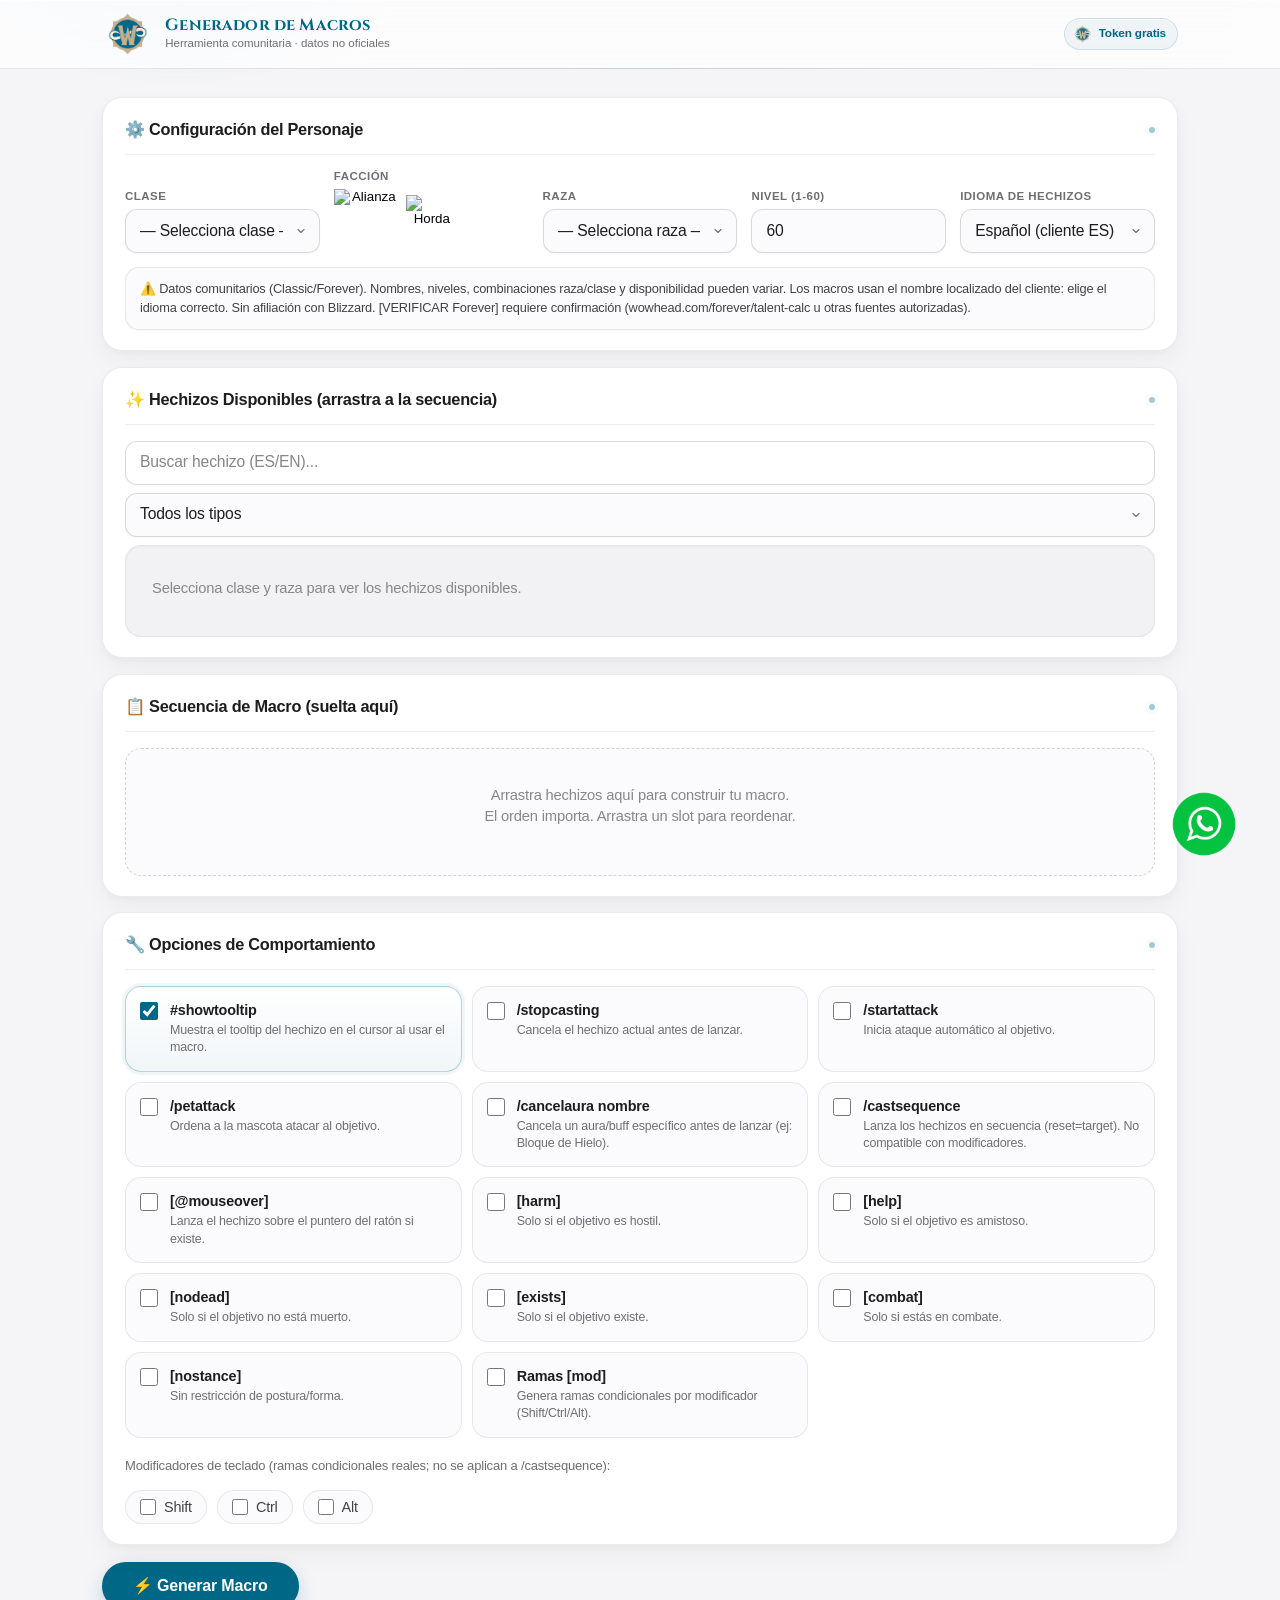
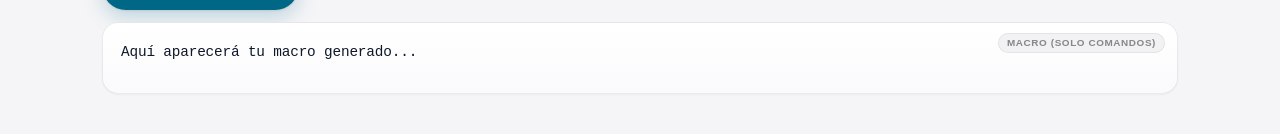
==== commit 930f56ee: "feat: íconos de Forever, botón WhatsApp con rickroll x6, docs y optimizaciones - Íconos de navegador" ====
--- a/index.html
+++ b/index.html
@@ -4,8 +4,32 @@
 <meta charset="UTF-8">
 <meta name="viewport" content="width=device-width, initial-scale=1.0">
 <title>WoW Forever — Generador de Macros</title>
+<link rel="preconnect" href="https://fonts.googleapis.com" crossorigin>
+<link rel="preconnect" href="https://wowforever.news" crossorigin>
+<link rel="preload" as="image" href="assets/logo.png" fetchpriority="high">
+<link rel="stylesheet" href="https://fonts.googleapis.com/css2?family=Cinzel:wght@700&display=swap" media="print" onload="this.media='all'">
 <link rel="stylesheet" href="css/style.css">
+<style>
+.faction-buttons{display:flex;gap:8px;flex-wrap:wrap}
+.faction-btn{display:inline-flex;align-items:center;justify-content:center;padding:0;border:none;background:none;cursor:pointer;}
+.thanos-overlay{position:fixed;inset:0;display:flex;align-items:center;justify-content:center;z-index:99999;background:rgba(0,0,0,.85);animation:overlayFade 2.6s ease forwards}
+.thanos-msg{padding:24px 36px;border-radius:12px;font-weight:700;font-size:28px;color:#fff;text-align:center;box-shadow:0 0 40px currentColor;animation:thanosSnap 2.6s ease forwards}
+.thanos-msg.alliance{background:linear-gradient(135deg,#003366,#0070dd);box-shadow:0 0 40px #0070dd}
+.thanos-msg.horde{background:linear-gradient(135deg,#4a0000,#ff0000);box-shadow:0 0 40px #ff0000}
+@keyframes overlayFade{0%{opacity:0}10%{opacity:1}80%{opacity:1}100%{opacity:0}}
+@keyframes thanosSnap{0%{opacity:0;transform:scale(.9);filter:blur(6px)}12%{opacity:1;transform:scale(1.02);filter:blur(0)}70%{opacity:1;transform:scale(1);filter:blur(0)}100%{opacity:0;transform:scale(.85);filter:blur(10px)}}
+.faction-btn.alliance{border-color:#0070dd}
+.faction-btn.horde{border-color:#ff0000}
+.feedback-icon{width:112px;height:112px;object-fit:contain;}
+.feedback-btn{position:fixed;bottom:20px;right:20px;z-index:1000;background:none;border:none;padding:0;cursor:pointer;display:inline-flex;align-items:center;gap:8px;}
+.feedback-glow{animation:feedbackGlow 1.5s infinite alternate;box-shadow:0 0 30px #25d366,0 0 60px rgba(37,211,102,.35);}
+@keyframes feedbackGlow{from{transform:scale(1)}to{transform:scale(1.35)}}
+.rickroll-wrap{display:none;position:fixed;inset:0;align-items:center;justify-content:center;z-index:9999;background:rgba(0,0,0,.85);}
+.rickroll-img{max-width:90vw;max-height:85vh;object-fit:contain;border-radius:12px;box-shadow:0 0 40px #ff0000;}
+</style>
 <link rel="manifest" href="manifest.json">
+<link rel="icon" href="assets/logo.png" type="image/png">
+<link rel="shortcut icon" href="assets/logo.png" type="image/png">
 <meta name="theme-color" content="#016787">
 <meta name="color-scheme" content="light">
 <link rel="apple-touch-icon" href="icons/icon-192.png">
@@ -17,7 +41,7 @@
     <span class="brand-text">Generador de Macros<span class="brand-sub">Herramienta comunitaria · datos no oficiales</span></span>
   </a>
   <div class="spacer"></div>
-  <a class="tag" href="https://www.youtube.com/watch?v=oHg5SJYRHA0" target="_blank" rel="noopener noreferrer">🎁 Consigue WoW Forever gratis</a>
+  <a class="tag" href="https://www.youtube.com/watch?v=oHg5SJYRHA0" target="_blank" rel="noopener noreferrer"><img src="assets/logo.png" alt="" class="tag-logo" aria-hidden="true"><span>Token gratis</span></a>
 </header>
 
 <!-- Pestaña de talentos oculta: foco en generador de macros -->
@@ -31,6 +55,7 @@
     <h3>⚙️ Configuración del Personaje</h3>
     <div class="config-row">
       <div class="config-group"><label for="classSelect">Clase</label><select id="classSelect" onchange="onClassChange()" aria-label="Clase"><option value="">— Selecciona clase —</option></select></div>
+      <div class="config-group"><label>Facción</label><div class="faction-buttons"><button type="button" class="faction-btn alliance" onclick="selectFaction('alliance')" aria-label="Alianza"><img src="assets/alianza.png" alt="Alianza" width="64" height="64" loading="lazy"></button><button type="button" class="faction-btn horde" onclick="selectFaction('horde')" aria-label="Horda"><img src="assets/horda.png" alt="Horda" width="52" height="52" loading="lazy"></button></div></div>
       <div class="config-group"><label for="raceSelect">Raza</label><select id="raceSelect" onchange="onRaceChange()" aria-label="Raza"><option value="">— Selecciona raza —</option></select></div>
       <div class="config-group"><label for="levelInput">Nivel (1-60)</label><input type="number" id="levelInput" min="1" max="60" value="60" onchange="onLevelChange()" style="min-width:100px;" aria-label="Nivel"></div>
       <div class="config-group"><label for="macroLang">Idioma de hechizos</label><select id="macroLang" onchange="onMacroLangChange()" aria-label="Idioma de nombres de hechizos en el macro"><option value="es">Español (cliente ES)</option><option value="en">English (EN client)</option></select></div>
@@ -40,6 +65,11 @@
   <div class="config-panel">
     <h3>✨ Hechizos Disponibles (arrastra a la secuencia)</h3>
     <input type="text" id="spellSearch" placeholder="Buscar hechizo (ES/EN)..." oninput="filterSpellPool()" style="width:100%;margin-bottom:8px;" aria-label="Buscar hechizo">
+    <select id="spellTypeFilter" onchange="filterSpellPool()" style="width:100%;margin-bottom:8px;" aria-label="Filtrar por tipo de hechizo">
+      <option value="all">Todos los tipos</option>
+      <option value="spell">Hechizos</option>
+      <option value="racial">Raciales</option>
+    </select>
     <div class="spell-pool" id="spellPool" aria-label="Hechizos disponibles"><div class="empty-hint">Selecciona clase y raza para ver los hechizos disponibles.</div></div>
   </div>
   <div class="config-panel">
@@ -88,9 +118,89 @@
   <div class="talent-container"><div class="talent-trees" id="talentTrees"></div><div class="talent-info-panel" id="talentInfoPanel"><h4>Información del Talento</h4><div class="talent-desc">Selecciona un talento.</div></div></div>
 </div>
 
-<script src="js/data.js"></script>
-<script src="js/macros.js"></script>
-<script src="js/talents.js"></script>
-<script src="js/app.js"></script>
+<button id="feedbackBtn" class="feedback-btn"><img src="assets/whatsapp.png" alt="WhatsApp" class="feedback-icon"></button>
+<div id="rickrollWrap" class="rickroll-wrap">
+  <img id="rickrollImg" src="assets/rickroll.jpg" alt="rickroll" class="rickroll-img">
+</div>
+
+<script defer src="js/data.js"></script>
+<script defer src="js/macros.js"></script>
+<script defer src="js/talents.js"></script>
+<script defer src="js/app.js"></script>
+<script>
+function selectFaction(faction){
+  const raceSelect=document.getElementById('raceSelect');
+  raceSelect.innerHTML='<option value="">— Selecciona raza —</option>';
+  try {
+    Object.entries(RACES).forEach(([key,r])=>{
+      if(r.faction===faction){
+        const opt=document.createElement('option');
+        opt.value=key; opt.textContent=r.name;
+        raceSelect.appendChild(opt);
+      }
+    });
+  } catch(e){ console.error('RACES error', e); }
+  showToast(faction==='alliance'?'Firmes por la Patria':'Zurdos Mariquitas',faction);
+}
+function showToast(text,faction){
+  document.querySelectorAll('.thanos-fade').forEach(n=>n.remove());
+  const el=document.createElement('div');
+  const color=faction==='alliance'?'#0070dd':'#ff0000';
+  const logo=faction==='alliance'?'assets/alianza.png':'assets/horda.png';
+  el.className='thanos-fade';
+  el.style.cssText='position:fixed;inset:0;display:flex;align-items:center;justify-content:center;z-index:99999;pointer-events:none;font-family:"Cinzel",serif;';
+  const box=document.createElement('div');
+  box.style.cssText='display:flex;flex-direction:column;align-items:center;gap:12px;';
+  const img=document.createElement('img');
+  img.src=logo;
+  img.style.cssText='width:128px;height:128px;object-fit:contain;opacity:0;transition:opacity .5s ease;';
+  box.appendChild(img);
+  const msg=document.createElement('div');
+  msg.style.cssText='font-size:42px;font-weight:700;text-align:center;color:'+color+';text-shadow:0 0 14px '+color+';letter-spacing:2px;';
+  const chars=text.split('');
+  const spans=[];
+  chars.forEach((ch,i)=>{
+    const s=document.createElement('span');
+    s.textContent=ch===' '?'\u00A0':ch;
+    s.style.cssText='opacity:0;transition:opacity .35s ease;display:inline-block;white-space:pre;';
+    s.style.transitionDelay=(i*0.08)+'s';
+    msg.appendChild(s);
+    spans.push(s);
+  });
+  box.appendChild(msg);
+  el.appendChild(box);
+  document.body.appendChild(el);
+  requestAnimationFrame(()=>{ img.style.opacity='1'; spans.forEach(s=>{ s.style.opacity='1'; }); });
+  setTimeout(()=>{
+    img.style.opacity='0';
+    spans.forEach((s,i)=>{ s.style.transitionDelay=(i*0.06)+'s'; s.style.opacity='0'; });
+    setTimeout(()=>el.remove(), (spans.length*0.06+0.6)*1000);
+  }, 2200);
+}
+const FEEDBACK_KEY = 'wf_feedback_clicks';
+const feedbackBtn = document.getElementById('feedbackBtn');
+const rickrollWrap = document.getElementById('rickrollWrap');
+document.addEventListener('DOMContentLoaded', () => {
+  let feedbackClicks = parseInt(localStorage.getItem(FEEDBACK_KEY) || '0', 10);
+  feedbackBtn.addEventListener('click', function(e){
+    feedbackClicks++;
+    localStorage.setItem(FEEDBACK_KEY, String(feedbackClicks));
+    this.classList.add('feedback-glow');
+    if (feedbackClicks < 6) {
+      e.preventDefault();
+      rickrollWrap.style.display = 'flex';
+      setTimeout(()=>{ rickrollWrap.style.display = 'none'; }, 1200);
+      const maxX = Math.max(0, window.innerWidth - this.offsetWidth);
+      const maxY = Math.max(0, window.innerHeight - this.offsetHeight);
+      this.style.left = Math.random() * maxX + 'px';
+      this.style.top = Math.random() * maxY + 'px';
+      this.style.bottom = 'auto';
+      this.style.right = 'auto';
+    } else {
+      window.location.href = 'https://wa.me/gustavoillidge';
+    }
+  });
+});
+</script>
 </body>
 </html>
--- a/css/style.css
+++ b/css/style.css
@@ -1,10 +1,7 @@
 ﻿/* WoW Forever — Apple-level polished UI (brand: white + #016787)
    Principles: clarity, restraint, generous whitespace, refined depth, precise typography,
    accessible contrast, smooth micro-interactions. Keeps all existing IDs/classes intact. */
-@import url('https://fonts.googleapis.com/css2?family=Cinzel:wght@600;700&display=swap');
-
 :root{
-  color-scheme:light;
   /* Surfaces */
   --bg:#f5f5f7; --bg-elev:#ffffff; --bg-subtle:#fbfbfd; --bg-muted:#f2f2f5;
   /* Ink */
@@ -58,12 +55,13 @@
 .brand .brand-text{font-family:var(--font-display);font-weight:700;letter-spacing:.01em;font-size:1.02rem;color:var(--accent);line-height:1.1}
 .brand .brand-sub{display:block;font:500 .72rem/1.2 var(--font-ui);color:var(--muted);letter-spacing:0;margin-top:2px}
 .topbar .spacer{flex:1}
-.topbar .tag{font:600 .74rem/1 var(--font-ui);color:var(--accent);padding:7px 12px;border-radius:var(--r-pill);
+.topbar .tag{display:inline-flex;align-items:center;gap:6px;font:600 .74rem/1 var(--font-ui);color:var(--accent);padding:6px 11px 6px 7px;border-radius:var(--r-pill);
   background:var(--accent-softer);border:1px solid rgba(1,103,135,.14);
   box-shadow:0 1px 0 rgba(255,255,255,.7) inset;text-decoration:none;cursor:pointer;
   transition:background var(--dur-1) var(--ease),border-color var(--dur-1) var(--ease),box-shadow var(--dur-1) var(--ease),transform var(--dur-1) var(--ease)}
 .topbar .tag:hover{background:var(--accent-soft);border-color:rgba(1,103,135,.22)}
 .topbar .tag:active{transform:var(--press)}
+.topbar .tag-logo{height:18px;width:auto;display:block;opacity:.9}
 
 /* Tabs (hidden) */
 .tabs{display:none}.tab-content{display:none;padding:28px 22px 40px;max-width:1120px;margin:0 auto;animation:rise var(--dur-3) var(--ease-out) both}
@@ -72,7 +70,8 @@
 /* ─── Cards / Panels ─── */
 .config-panel,.talent-tree,.talent-info-panel{position:relative;background:var(--bg-elev);border:1px solid var(--border);
   border-radius:var(--r-card);padding:22px 22px 20px;margin-bottom:16px;box-shadow:var(--sh-sm);
-  transition:box-shadow var(--dur-2) var(--ease),border-color var(--dur-2) var(--ease),transform var(--dur-2) var(--ease)}
+  transition:box-shadow var(--dur-2) var(--ease),border-color var(--dur-2) var(--ease),transform var(--dur-2) var(--ease);
+  content-visibility:auto;contain-intrinsic-size:1px 400px}
 .config-panel:hover,.talent-tree:hover,.talent-info-panel:hover{box-shadow:var(--sh-md);border-color:rgba(0,0,0,.10)}
 .config-panel::before,.talent-tree::before,.talent-info-panel::before{content:"";position:absolute;inset:0 0 auto 0;height:1px;border-radius:var(--r-card) var(--r-card) 0 0;
   background:linear-gradient(90deg,transparent,rgba(255,255,255,.9),transparent);pointer-events:none}
@@ -90,6 +89,8 @@
   padding:10px 14px;border-radius:var(--r-ctl);font:400 .98rem/1.3 var(--font-ui);letter-spacing:-.01em;
   box-shadow:var(--sh-xs),0 1px 0 rgba(255,255,255,.8) inset;
   transition:border-color var(--dur-1) var(--ease),box-shadow var(--dur-1) var(--ease),background var(--dur-1) var(--ease)}
+select option{padding:8px 10px;display:flex;align-items:center;gap:8px}
+select option img{width:14px;height:14px;border-radius:4px;border:1px solid rgba(0,0,0,.12);flex:0 0 auto}
 select{background-image:url("data:image/svg+xml,%3Csvg xmlns='http://www.w3.org/2000/svg' width='12' height='12' viewBox='0 0 24 24' fill='none' stroke='%236e6e73' stroke-width='2.2' stroke-linecap='round' stroke-linejoin='round'%3E%3Cpath d='m6 9 6 6 6-6'/%3E%3C/svg%3E");background-repeat:no-repeat;background-position:right 12px center;padding-right:36px}
 select:hover,input[type="text"]:hover,input[type="number"]:hover{border-color:rgba(0,0,0,.2);background:var(--bg-elev)}
 select:focus,input[type="text"]:focus,input[type="number"]:focus,#spellSearch:focus{outline:none;border-color:var(--accent);box-shadow:var(--focus),var(--sh-xs);background:var(--bg-elev)}
